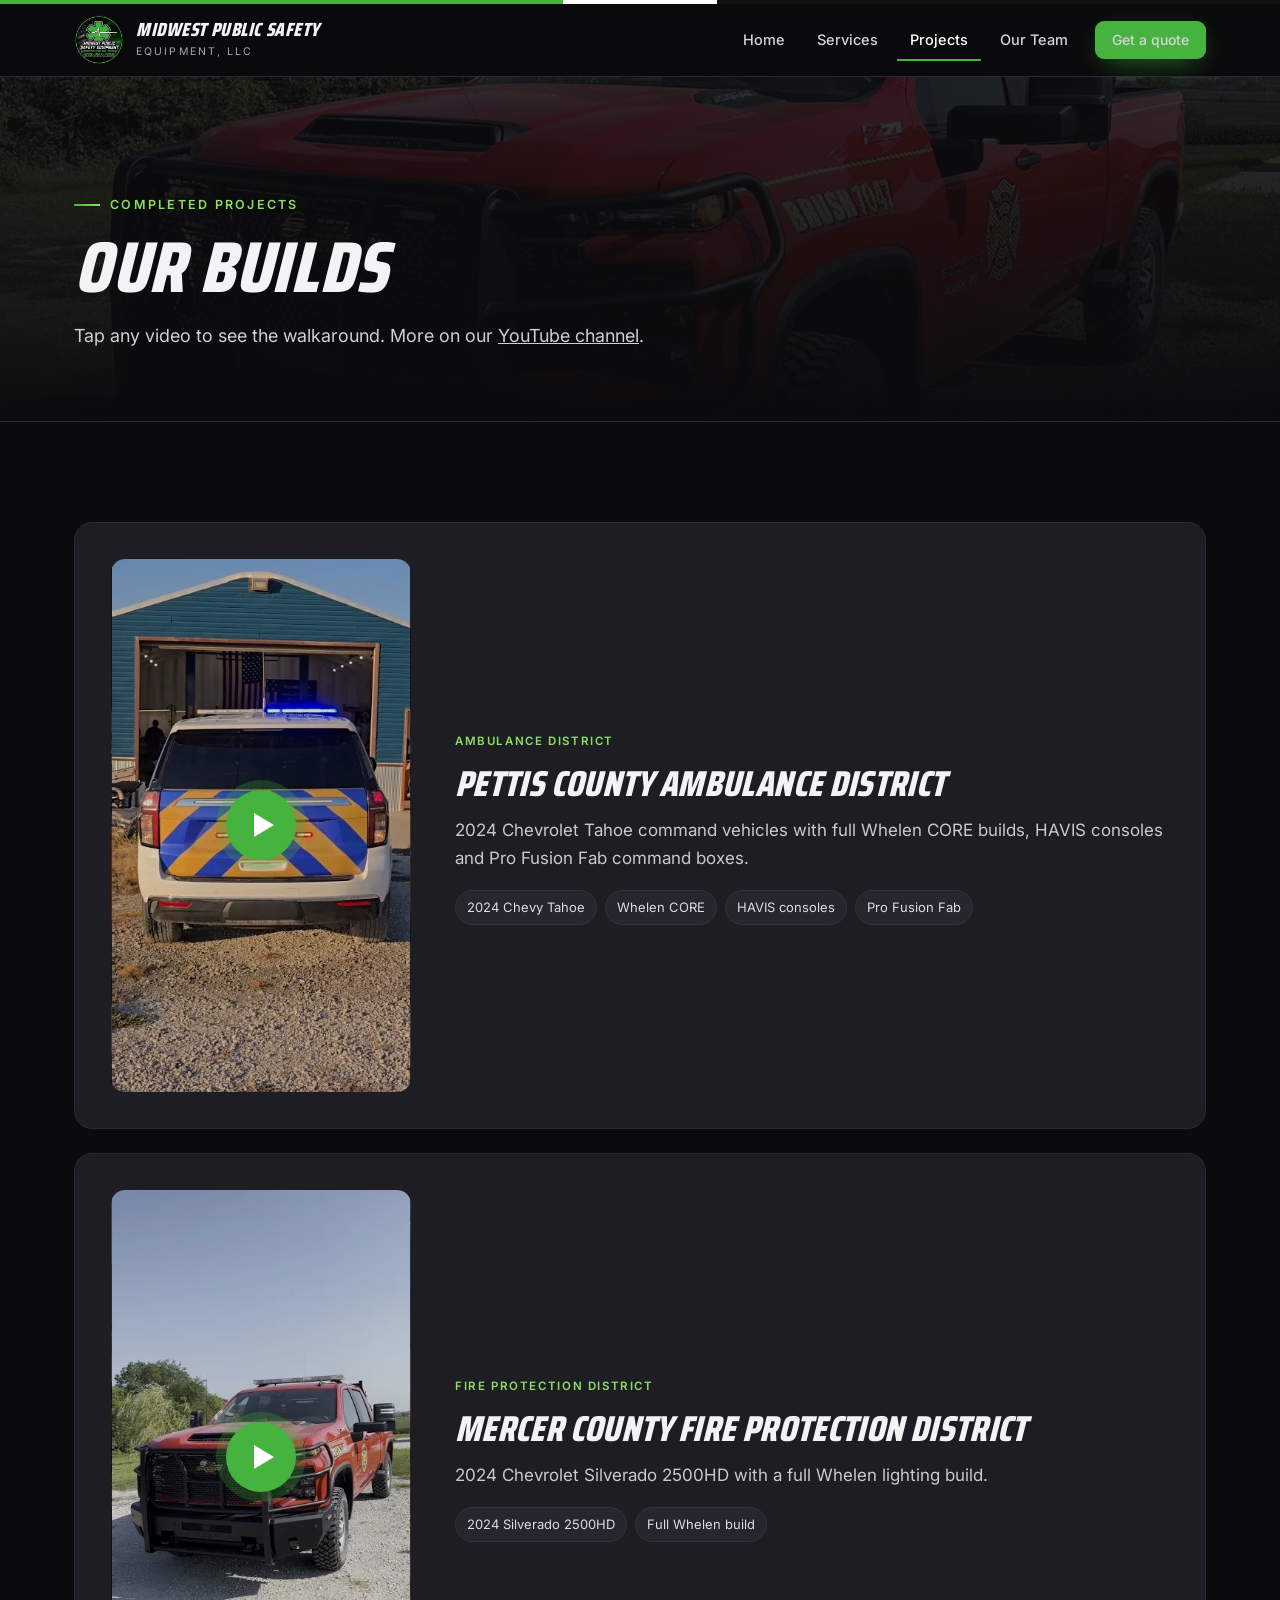
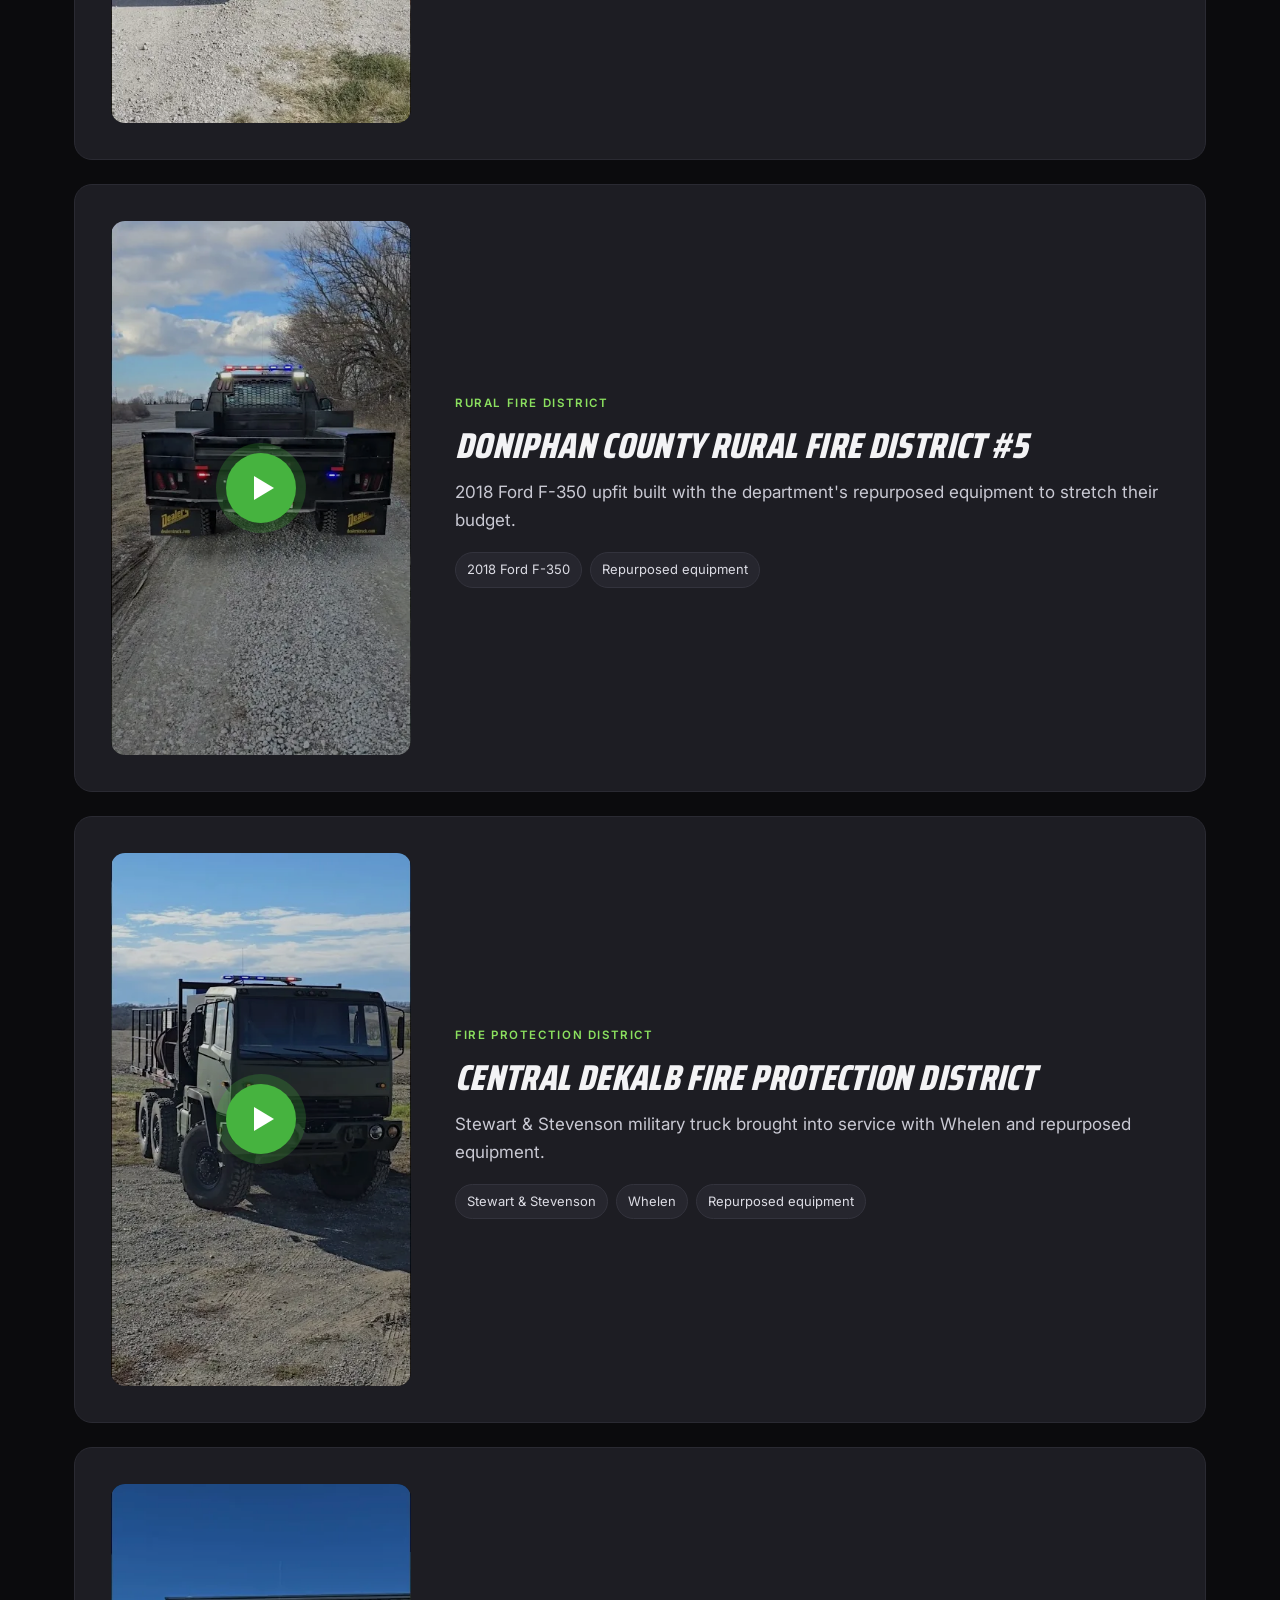
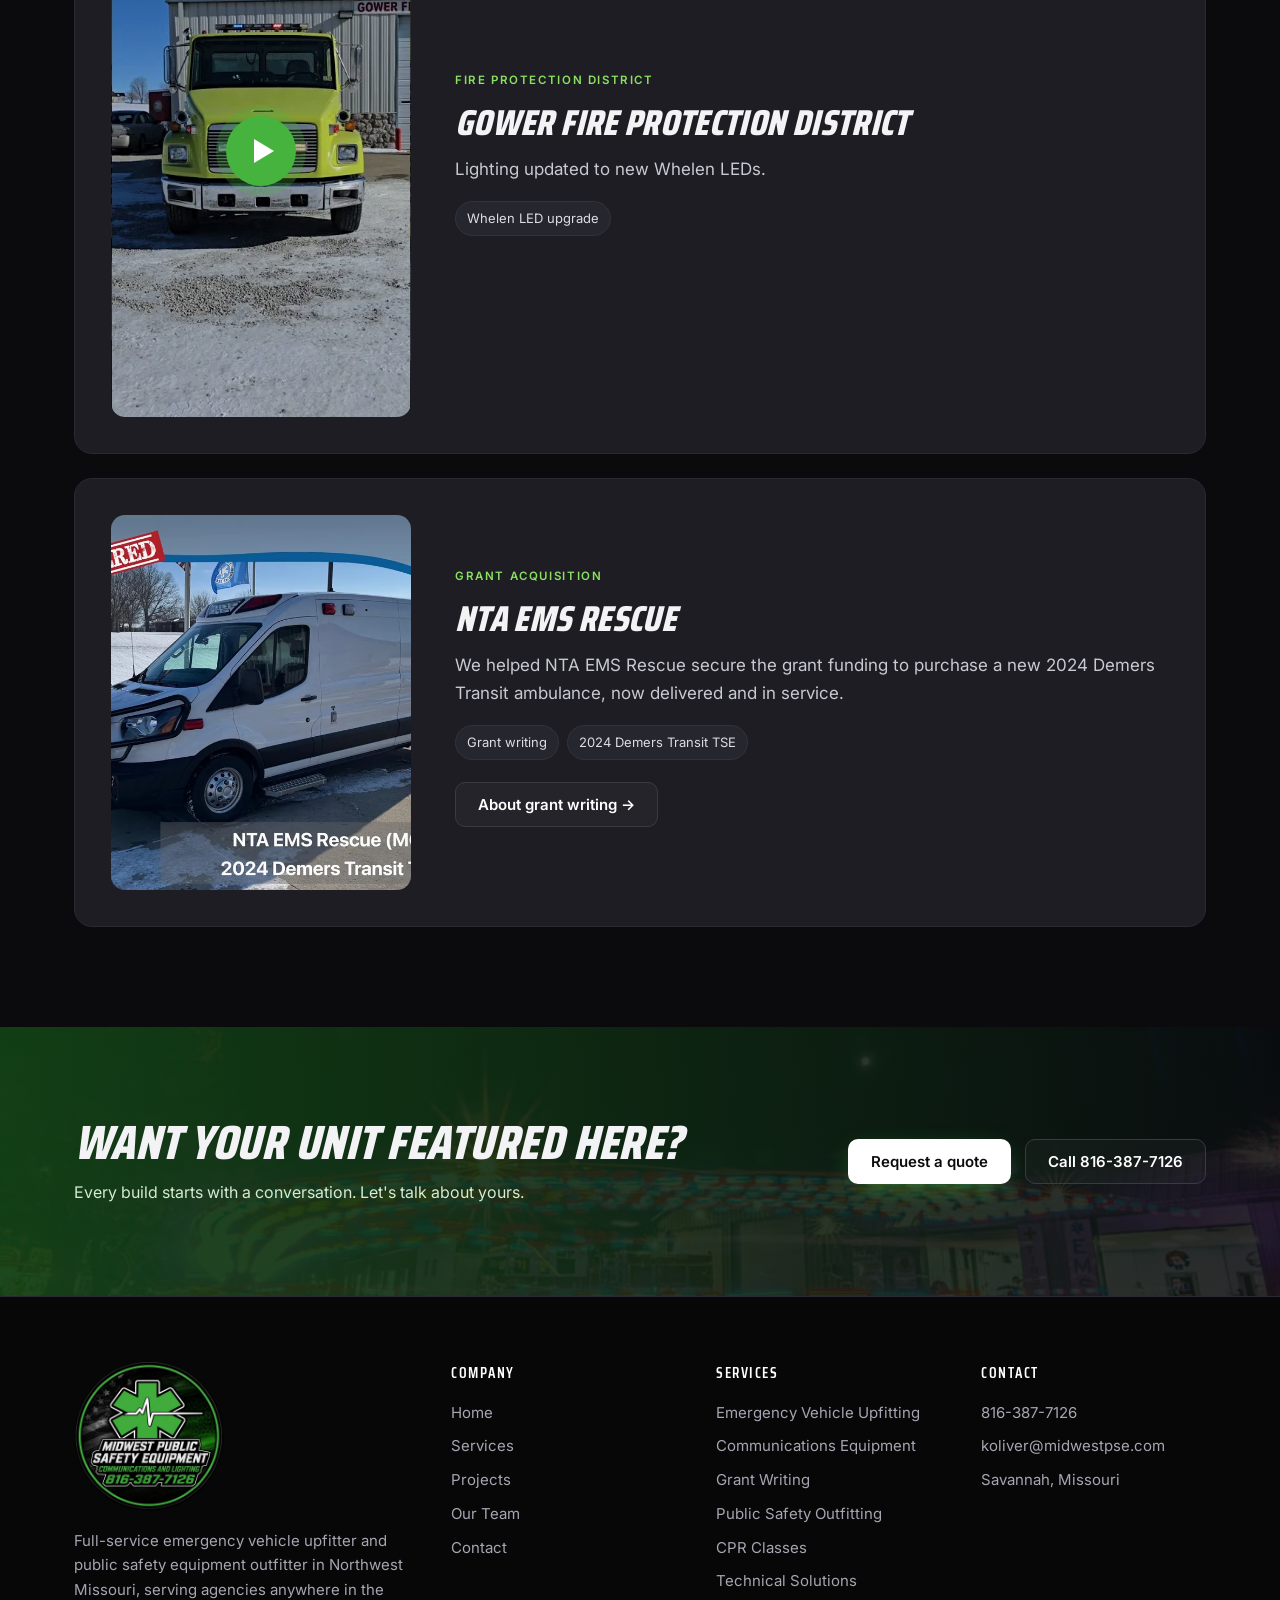
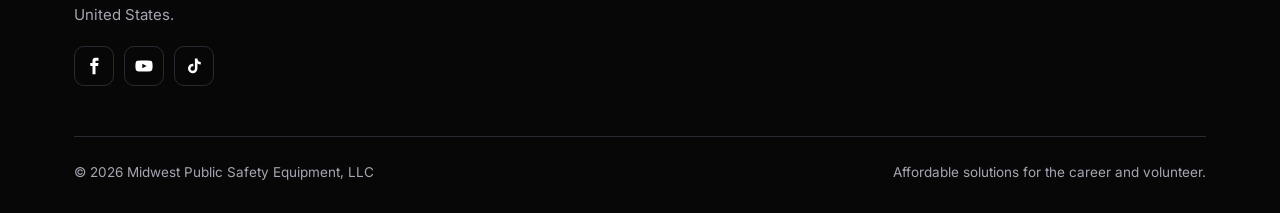
==== completed-projects/index.html @ f29bc2ca "New Midwest PSE website built around the Facebook logo Co-Authored-By: Devin AI <158243242+devin-ai-" ====
<!doctype html>
<html lang="en"><head><meta charset="utf-8"><meta name="viewport" content="width=device-width,initial-scale=1">
<title>Completed Projects | Midwest Public Safety Equipment</title><meta name="description" content="Recent emergency vehicle builds for Pettis County Ambulance District, Mercer County FPD, Doniphan County RFD #5, Central Dekalb FPD and Gower FPD.">
<meta property="og:title" content="Completed Projects | Midwest Public Safety Equipment"><meta property="og:description" content="Recent emergency vehicle builds for Pettis County Ambulance District, Mercer County FPD, Doniphan County RFD #5, Central Dekalb FPD and Gower FPD."><meta property="og:image" content="https://www.midwestpse.com/assets/logo.png">
<meta name="theme-color" content="#0b0b0d"><link rel="icon" href="/assets/favicon.png" type="image/png"><link rel="apple-touch-icon" href="/assets/apple-touch-icon.png">
<link rel="preconnect" href="https://fonts.googleapis.com"><link rel="preconnect" href="https://fonts.gstatic.com" crossorigin>
<link href="https://fonts.googleapis.com/css2?family=Inter:wght@400;500;600&family=Saira+Condensed:ital,wght@0,600;0,800;1,700;1,800&display=swap" rel="stylesheet">
<link rel="stylesheet" href="/assets/site.css">
<script type="application/ld+json">{"@context":"https://schema.org","@type":"LocalBusiness","name":"Midwest Public Safety Equipment, LLC","url":"https://www.midwestpse.com","telephone":"+1-816-387-7126","email":"koliver@midwestpse.com","foundingDate":"2020","address":{"@type":"PostalAddress","addressLocality":"Savannah","addressRegion":"MO","addressCountry":"US"},"sameAs":["https://facebook.com/midwestpse","https://www.youtube.com/@MidwestPSE","https://www.tiktok.com/@heavyrescue20"]}</script>
</head><body>
<div class="lightbar"></div>
<header class="hdr"><div class="wrap">
<a class="brand" href="/" aria-label="Midwest Public Safety Equipment home"><img src="/assets/img/logo-sm.webp" alt="" width="50" height="50"><span><b>Midwest Public Safety</b><small>Equipment, LLC</small></span></a>
<button class="menu-btn" aria-label="Menu" aria-expanded="false"><svg width="22" height="22" viewBox="0 0 24 24" fill="currentColor"><path d="M3 6h18v2H3zm0 5h18v2H3zm0 5h18v2H3z"/></svg></button>
<nav class="nav"><a href="/">Home</a><a href="/services/">Services</a><a href="/completed-projects/" aria-current="page">Projects</a><a href="/our-team/">Our Team</a><a class="btn btn-red" href="/contact/">Get a quote</a></nav>
</div></header>
<main>
<section class="page-hero"><img src="/assets/img/build-mercer.webp" alt=""><div class="wrap"><span class="eyebrow">Completed projects</span><h1>Our builds</h1>
<p>Tap any video to see the walkaround. More on our <a href="https://www.youtube.com/@MidwestPSE" target="_blank" rel="noopener">YouTube channel</a>.</p></div></section>
<section class="s"><div class="wrap">
<article class="proj reveal"><button class="vid" data-id="STIO7wITv6A" aria-label="Play video: Pettis County Ambulance District"><img src="/assets/img/video-pettis.webp" alt="Pettis County Ambulance District build" loading="lazy"><span class="play"><i></i></span></button>
<div><span class="tag">Ambulance District</span><h2>Pettis County Ambulance District</h2><p>2024 Chevrolet Tahoe command vehicles with full Whelen CORE builds, HAVIS consoles and Pro Fusion Fab command boxes.</p><div class="spec"><span>2024 Chevy Tahoe</span><span>Whelen CORE</span><span>HAVIS consoles</span><span>Pro Fusion Fab</span></div></div></article><article class="proj reveal"><button class="vid" data-id="5Bd8f-iaYnI" aria-label="Play video: Mercer County Fire Protection District"><img src="/assets/img/video-mercer.webp" alt="Mercer County Fire Protection District build" loading="lazy"><span class="play"><i></i></span></button>
<div><span class="tag">Fire Protection District</span><h2>Mercer County Fire Protection District</h2><p>2024 Chevrolet Silverado 2500HD with a full Whelen lighting build.</p><div class="spec"><span>2024 Silverado 2500HD</span><span>Full Whelen build</span></div></div></article><article class="proj reveal"><button class="vid" data-id="PxshODwFmVo" aria-label="Play video: Doniphan County Rural Fire District #5"><img src="/assets/img/video-doniphan.webp" alt="Doniphan County Rural Fire District #5 build" loading="lazy"><span class="play"><i></i></span></button>
<div><span class="tag">Rural Fire District</span><h2>Doniphan County Rural Fire District #5</h2><p>2018 Ford F-350 upfit built with the department's repurposed equipment to stretch their budget.</p><div class="spec"><span>2018 Ford F-350</span><span>Repurposed equipment</span></div></div></article><article class="proj reveal"><button class="vid" data-id="OanifwWUaTk" aria-label="Play video: Central Dekalb Fire Protection District"><img src="/assets/img/video-dekalb.webp" alt="Central Dekalb Fire Protection District build" loading="lazy"><span class="play"><i></i></span></button>
<div><span class="tag">Fire Protection District</span><h2>Central Dekalb Fire Protection District</h2><p>Stewart & Stevenson military truck brought into service with Whelen and repurposed equipment.</p><div class="spec"><span>Stewart & Stevenson</span><span>Whelen</span><span>Repurposed equipment</span></div></div></article><article class="proj reveal"><button class="vid" data-id="CnW66F1nj0g" aria-label="Play video: Gower Fire Protection District"><img src="/assets/img/video-gower.webp" alt="Gower Fire Protection District build" loading="lazy"><span class="play"><i></i></span></button>
<div><span class="tag">Fire Protection District</span><h2>Gower Fire Protection District</h2><p>Lighting updated to new Whelen LEDs.</p><div class="spec"><span>Whelen LED upgrade</span></div></div></article>
<article class="proj reveal"><div class="still"><img src="/assets/img/grant-nta-ems.webp" alt="NTA EMS Rescue 2024 Demers Transit ambulance delivered" loading="lazy"></div>
<div><span class="tag">Grant acquisition</span><h2>NTA EMS Rescue</h2><p>We helped NTA EMS Rescue secure the grant funding to purchase a new 2024 Demers Transit ambulance, now delivered and in service.</p><div class="spec"><span>Grant writing</span><span>2024 Demers Transit TSE</span></div>
<p style="margin-top:22px"><a class="btn btn-ghost" href="/services/#grants">About grant writing &rarr;</a></p></div></article>
</div></section>
<section class="band"><img src="/assets/img/shop-night.webp" alt="" loading="lazy"><div class="wrap reveal">
<div><h2>Want your unit featured here?</h2><p>Every build starts with a conversation. Let's talk about yours.</p></div><div class="cta-row"><a class="btn btn-red" href="/contact/">Request a quote</a><a class="btn btn-ghost" href="tel:+18163877126">Call 816-387-7126</a></div></div></section>
</main>
<footer><div class="wrap"><div class="f-grid">
<div><img class="f-logo" src="/assets/img/logo.webp" alt="Midwest Public Safety Equipment – Communications and Lighting" loading="lazy"><p>Full-service emergency vehicle upfitter and public safety equipment outfitter in Northwest Missouri, serving agencies anywhere in the United States.</p>
<div class="socials"><a href="https://facebook.com/midwestpse" aria-label="Facebook" rel="noopener" target="_blank"><svg width="18" height="18" viewBox="0 0 24 24" fill="currentColor"><path d="M14 8V6c0-.9.6-1 1-1h3V1h-4c-3.3 0-4 2.4-4 4v3H7v4h3v11h4V12h3.4l.6-4z"/></svg></a><a href="https://www.youtube.com/@MidwestPSE" aria-label="YouTube" rel="noopener" target="_blank"><svg width="18" height="18" viewBox="0 0 24 24" fill="currentColor"><path d="M23 7.2a3 3 0 0 0-2.1-2.1C19 4.6 12 4.6 12 4.6s-7 0-8.9.5A3 3 0 0 0 1 7.2 31 31 0 0 0 .5 12a31 31 0 0 0 .5 4.8 3 3 0 0 0 2.1 2.1c1.9.5 8.9.5 8.9.5s7 0 8.9-.5a3 3 0 0 0 2.1-2.1 31 31 0 0 0 .5-4.8 31 31 0 0 0-.5-4.8zM9.75 15.02V8.98L15.5 12z"/></svg></a><a href="https://www.tiktok.com/@heavyrescue20" aria-label="TikTok" rel="noopener" target="_blank"><svg width="18" height="18" viewBox="0 0 24 24" fill="currentColor"><path d="M16.6 2h-3.4v13.4a2.9 2.9 0 1 1-2.1-2.8V9.1a6.3 6.3 0 1 0 5.5 6.3V8.6a8 8 0 0 0 4.4 1.4V6.6A4.6 4.6 0 0 1 16.6 2z"/></svg></a></div></div>
<div><h4>Company</h4><ul><li><a href="/">Home</a></li><li><a href="/services/">Services</a></li><li><a href="/completed-projects/">Projects</a></li><li><a href="/our-team/">Our Team</a></li><li><a href="/contact/">Contact</a></li></ul></div>
<div><h4>Services</h4><ul><li><a href="/services/#upfitting">Emergency Vehicle Upfitting</a></li><li><a href="/services/#comms">Communications Equipment</a></li><li><a href="/services/#grants">Grant Writing</a></li><li><a href="/services/#outfitting">Public Safety Outfitting</a></li><li><a href="/services/#cpr">CPR Classes</a></li><li><a href="/services/#tech">Technical Solutions</a></li></ul></div>
<div><h4>Contact</h4><ul><li><a href="tel:+18163877126">816-387-7126</a></li><li><a href="mailto:koliver@midwestpse.com">koliver@midwestpse.com</a></li><li>Savannah, Missouri</li></ul></div>
</div><div class="f-bot"><span>&copy; <span data-year>2025</span> Midwest Public Safety Equipment, LLC</span><span>Affordable solutions for the career and volunteer.</span></div></div></footer>
<script src="/assets/site.js" defer></script>
</body></html>
---- assets/site.css ----
:root{--acc:#46b33f;--acc-d:#3a9a34;--acc2:#8be05f;--blue:#2f6bff;--ink:#0b0b0d;--ink2:#141418;--ink3:#1d1d23;--line:#2a2a32;--txt:#f3f3f5;--mut:#a6a6b2;--r:14px;--max:1180px}
*{box-sizing:border-box}html{scroll-behavior:smooth}
body{margin:0;background:var(--ink);color:var(--txt);font:16px/1.65 "Inter",system-ui,-apple-system,Segoe UI,Roboto,sans-serif;-webkit-font-smoothing:antialiased}
img{max-width:100%;display:block}a{color:inherit}
h1,h2,h3,.disp{font-family:"Saira Condensed","Inter",sans-serif;font-weight:800;font-style:italic;letter-spacing:.01em;line-height:1.08;margin:0;text-transform:uppercase}
.wrap{max-width:var(--max);margin:0 auto;padding:0 24px}
.eyebrow{display:inline-flex;align-items:center;gap:10px;font:600 12.5px/1 "Inter",sans-serif;letter-spacing:.18em;text-transform:uppercase;color:var(--acc2)}
.eyebrow:before{content:"";width:26px;height:2px;background:linear-gradient(90deg,var(--acc),var(--acc2))}
.lightbar{height:4px;background:linear-gradient(90deg,var(--acc) 0 22%,#fff 22% 28%,#111 28% 50%,var(--acc) 50% 72%,#fff 72% 78%,#111 78%);background-size:200% 100%;animation:flash 3s linear infinite}
@keyframes flash{to{background-position:-200% 0}}
@media (prefers-reduced-motion:reduce){.lightbar{animation:none}*{scroll-behavior:auto!important}}
/* header */
.hdr{position:sticky;top:0;z-index:50;background:rgba(11,11,13,.86);backdrop-filter:blur(12px);border-bottom:1px solid var(--line)}
.hdr .wrap{display:flex;align-items:center;justify-content:space-between;height:72px;gap:20px}
.brand{display:flex;align-items:center;gap:12px;text-decoration:none}
.brand img{width:50px;height:50px;flex:none}
.brand b{display:block;font:italic 800 19px/1.05 "Saira Condensed",sans-serif;text-transform:uppercase;letter-spacing:.03em}
.brand small{display:block;font-size:10.5px;letter-spacing:.2em;text-transform:uppercase;color:var(--mut);margin-top:3px}
.nav{display:flex;align-items:center;gap:6px}
.nav a{text-decoration:none;font-size:14.5px;font-weight:500;color:#d4d4dc;padding:9px 13px;border-radius:9px;transition:.15s}
.nav a:hover{color:#fff;background:var(--ink3)}
.nav a[aria-current]{color:#fff;box-shadow:inset 0 -2px 0 var(--acc);border-radius:0}
.btn{display:inline-flex;align-items:center;justify-content:center;gap:9px;font:600 15px/1 "Inter",sans-serif;text-decoration:none;padding:14px 22px;border-radius:10px;border:1px solid transparent;cursor:pointer;transition:.15s;white-space:nowrap}
.btn-red{background:var(--acc);color:#06140a;box-shadow:0 8px 28px -10px rgba(70,179,63,.8)}
.btn-red:hover{background:var(--acc2);transform:translateY(-1px)}
.btn-ghost{border-color:#3a3a44;color:#fff;background:rgba(255,255,255,.03)}
.btn-ghost:hover{border-color:#fff}
.nav .btn{padding:11px 16px;margin-left:8px;font-size:14px}
.menu-btn{display:none;background:none;border:1px solid var(--line);color:#fff;border-radius:9px;width:44px;height:44px;cursor:pointer}
@media (max-width:900px){
 .menu-btn{display:grid;place-items:center}
 .nav{position:fixed;inset:72px 0 auto 0;flex-direction:column;align-items:stretch;background:var(--ink2);border-bottom:1px solid var(--line);padding:12px 20px 20px;display:none}
 .nav.open{display:flex}.nav a{padding:14px 10px;font-size:16px}.nav a[aria-current]{box-shadow:inset 3px 0 0 var(--acc)}
 .nav .btn{margin:10px 0 0}
}
/* hero */
.hero{position:relative;min-height:min(88vh,820px);display:flex;align-items:center;overflow:hidden;isolation:isolate}
.hero>img{position:absolute;inset:0;width:100%;height:100%;object-fit:cover;z-index:-2}
.hero:after{content:"";position:absolute;inset:0;z-index:-1;background:linear-gradient(90deg,rgba(11,11,13,.96) 0%,rgba(11,11,13,.82) 38%,rgba(11,11,13,.25) 75%),linear-gradient(0deg,var(--ink) 0%,transparent 30%)}
.hero .wrap{width:100%;padding-top:60px;padding-bottom:90px}
.hero h1{font-size:clamp(42px,6.4vw,84px);max-width:780px;margin:20px 0 22px}
.hero h1 em{font-style:normal;color:transparent;background:linear-gradient(90deg,var(--acc),var(--acc2));-webkit-background-clip:text;background-clip:text}
.hero p.lead{font-size:clamp(17px,1.6vw,20px);color:#cfcfd8;max-width:560px;margin:0 0 34px}
.cta-row{display:flex;flex-wrap:wrap;gap:14px}
.hero-meta{display:flex;flex-wrap:wrap;gap:34px;margin-top:56px;padding-top:28px;border-top:1px solid rgba(255,255,255,.12);max-width:640px}
.hero-meta div{font-size:13px;color:var(--mut);text-transform:uppercase;letter-spacing:.12em}
.hero-meta b{display:block;font:600 28px/1.1 "Saira Condensed",sans-serif;color:#fff;letter-spacing:0;margin-bottom:4px}
.page-hero{position:relative;padding:110px 0 70px;overflow:hidden;isolation:isolate;border-bottom:1px solid var(--line)}
.page-hero>img{position:absolute;inset:0;width:100%;height:100%;object-fit:cover;z-index:-2;opacity:.42}
.page-hero:after{content:"";position:absolute;inset:0;z-index:-1;background:linear-gradient(0deg,var(--ink),rgba(11,11,13,.55))}
.page-hero h1{font-size:clamp(40px,6vw,72px);margin:16px 0 14px}
.page-hero p{color:#cfcfd8;max-width:620px;font-size:18px;margin:0}
/* sections */
section.s{padding:100px 0}.s-alt{background:var(--ink2);border-top:1px solid var(--line);border-bottom:1px solid var(--line)}
.s-head{display:flex;justify-content:space-between;align-items:end;gap:30px;margin-bottom:48px;flex-wrap:wrap}
.s-head h2{font-size:clamp(32px,4vw,50px);margin-top:14px}
.s-head p{color:var(--mut);max-width:460px;margin:0}
.split{display:grid;grid-template-columns:1.05fr 1fr;gap:70px;align-items:center}
.split p{color:#c9c9d3;font-size:17px}
.photo-stack{position:relative;aspect-ratio:1/1}
.photo-stack img{position:absolute;border-radius:var(--r);object-fit:cover;box-shadow:0 30px 60px -20px #000;border:1px solid var(--line)}
.photo-stack img:nth-child(1){inset:0 22% 22% 0;width:78%;height:78%}
.photo-stack img:nth-child(2){right:0;bottom:0;width:52%;height:52%;border:4px solid var(--ink2)}
.badge-float{position:absolute;left:-18px;bottom:8%;background:var(--acc);color:#06140a;padding:16px 20px;border-radius:12px;font:600 15px/1.2 "Saira Condensed",sans-serif;text-transform:uppercase;box-shadow:0 20px 40px -12px rgba(70,179,63,.6)}
.badge-float b{display:block;font-size:34px}
.checks{list-style:none;padding:0;margin:26px 0 34px;display:grid;grid-template-columns:1fr 1fr;gap:12px 20px}
.checks li{display:flex;gap:10px;align-items:flex-start;font-weight:500}
.checks li:before{content:"";flex:none;width:18px;height:18px;margin-top:4px;border-radius:50%;background:var(--acc) url("data:image/svg+xml,%3Csvg xmlns='http://www.w3.org/2000/svg' viewBox='0 0 20 20' fill='white'%3E%3Cpath d='M8 13.6 4.4 10l-1.4 1.4L8 16.4l9-9-1.4-1.4z'/%3E%3C/svg%3E") center/12px no-repeat}
/* cards */
.grid{display:grid;gap:22px}.g4{grid-template-columns:repeat(4,1fr)}.g3{grid-template-columns:repeat(3,1fr)}.g2{grid-template-columns:repeat(2,1fr)}
.card{background:var(--ink3);border:1px solid var(--line);border-radius:var(--r);overflow:hidden;transition:.2s;text-decoration:none;display:flex;flex-direction:column}
.card:hover{border-color:#43434e;transform:translateY(-3px)}
.card .ph{aspect-ratio:4/3;overflow:hidden;background:#000}.card .ph img{width:100%;height:100%;object-fit:cover;transition:.5s}
.card:hover .ph img{transform:scale(1.04)}
.card .bd{padding:20px 22px 24px}
.card h3{font-size:21px;margin-bottom:6px}
.card p{margin:0;color:var(--mut);font-size:15px}
.tag{display:inline-block;font-size:11.5px;letter-spacing:.14em;text-transform:uppercase;color:var(--acc2);font-weight:600;margin-bottom:8px}
.svc .ph{aspect-ratio:16/10}
.svc .num{font:600 13px "Saira Condensed",sans-serif;color:var(--acc);letter-spacing:.1em}
/* brands */
.brands{display:grid;grid-template-columns:repeat(auto-fill,minmax(150px,1fr));gap:14px}
.brands div{background:#fff;border-radius:12px;aspect-ratio:3/2;display:grid;place-items:center;padding:16px}
.brands img{max-height:100%;max-width:100%;object-fit:contain}
/* band */
.band{position:relative;overflow:hidden;isolation:isolate;padding:90px 0}
.band>img{position:absolute;inset:0;width:100%;height:100%;object-fit:cover;z-index:-2}
.band:after{content:"";position:absolute;inset:0;z-index:-1;background:linear-gradient(90deg,rgba(18,64,20,.95),rgba(11,11,13,.85))}
.band .wrap{display:flex;justify-content:space-between;align-items:center;gap:30px;flex-wrap:wrap}
.band h2{font-size:clamp(30px,4vw,48px);max-width:640px}.band p{margin:10px 0 0;color:#d4ecd2;max-width:560px}
.band .btn-red{background:#fff;color:#0b0b0d}
/* projects */
.proj{display:grid;grid-template-columns:300px 1fr;gap:44px;align-items:center;padding:36px;background:var(--ink3);border:1px solid var(--line);border-radius:18px}
.proj+.proj{margin-top:24px}
.proj h2{font-size:clamp(26px,3vw,36px);margin:6px 0 12px}
.proj p{color:#c9c9d3;font-size:17px;margin:0 0 18px}
.spec{display:flex;flex-wrap:wrap;gap:8px}.spec span{font-size:13px;padding:6px 11px;border-radius:99px;background:#26262e;border:1px solid #33333d;color:#dcdce4}
.vid{position:relative;aspect-ratio:9/16;border-radius:14px;overflow:hidden;background:#000;cursor:pointer;border:0;padding:0;width:100%;display:block}
.vid img{width:100%;height:100%;object-fit:cover;opacity:.85;transition:.3s}.vid:hover img{opacity:1;transform:scale(1.03)}
.vid .play{position:absolute;inset:0;display:grid;place-items:center}
.vid .play i{width:70px;height:70px;border-radius:50%;background:var(--acc);display:grid;place-items:center;box-shadow:0 0 0 10px rgba(70,179,63,.25)}
.vid .play i:after{content:"";border-left:20px solid #fff;border-top:12px solid transparent;border-bottom:12px solid transparent;margin-left:5px}
.vid iframe{position:absolute;inset:0;width:100%;height:100%;border:0}
.proj .still{aspect-ratio:4/5;border-radius:14px;overflow:hidden}.proj .still img{width:100%;height:100%;object-fit:cover}
/* team */
.member{display:grid;grid-template-columns:400px 1fr;gap:56px;align-items:center}
.member+.member{margin-top:80px}.member.rev{grid-template-columns:1fr 400px}.member.rev .m-ph{order:2}
.m-ph{aspect-ratio:4/5;border-radius:18px;overflow:hidden;border:1px solid var(--line);position:relative}
.m-ph img{width:100%;height:100%;object-fit:cover}
.m-ph:after{content:"";position:absolute;left:0;right:0;bottom:0;height:5px;background:linear-gradient(90deg,var(--acc),var(--acc2))}
.member h2{font-size:clamp(32px,4vw,46px);margin:10px 0 6px}
.member .role{color:var(--acc2);font-weight:600;letter-spacing:.06em;text-transform:uppercase;font-size:14px;margin-bottom:20px}
.member p{color:#c9c9d3;font-size:17px}
/* contact */
.contact-grid{display:grid;grid-template-columns:1fr 1.2fr;gap:40px}
.c-item{display:flex;gap:16px;align-items:center;padding:20px;border:1px solid var(--line);border-radius:var(--r);background:var(--ink3);text-decoration:none;transition:.15s}
.c-item:hover{border-color:var(--acc)}.c-item+.c-item{margin-top:14px}
.c-item .ic{width:48px;height:48px;border-radius:12px;background:rgba(70,179,63,.14);color:var(--acc);display:grid;place-items:center;flex:none}
.c-item small{display:block;color:var(--mut);font-size:12.5px;text-transform:uppercase;letter-spacing:.12em}.c-item b{font-size:17px}
form.quote{background:var(--ink3);border:1px solid var(--line);border-radius:18px;padding:32px}
form.quote h3{font-size:26px;margin-bottom:6px}form.quote>p{color:var(--mut);margin:0 0 22px}
.fr{display:grid;grid-template-columns:1fr 1fr;gap:14px}
label{display:block;font-size:13px;font-weight:600;color:#cfcfd8;margin-bottom:14px}
input,select,textarea{display:block;width:100%;margin-top:6px;background:var(--ink);border:1px solid #34343e;border-radius:10px;color:#fff;font:15px "Inter",sans-serif;padding:13px 14px}
input:focus,select:focus,textarea:focus{outline:2px solid var(--acc);border-color:transparent}
textarea{min-height:120px;resize:vertical}
/* footer */
footer{background:#070708;border-top:1px solid var(--line);padding:64px 0 30px;color:var(--mut);font-size:15px}
.f-grid{display:grid;grid-template-columns:1.5fr 1fr 1fr 1fr;gap:40px}
footer h4{color:#fff;font:600 15px "Saira Condensed",sans-serif;text-transform:uppercase;letter-spacing:.1em;margin:0 0 16px}
footer ul{list-style:none;padding:0;margin:0}footer li{margin-bottom:9px}footer a{text-decoration:none}footer a:hover{color:#fff}
.f-logo{width:150px;margin-bottom:18px}
.socials{display:flex;gap:10px;margin-top:18px}.socials a{width:40px;height:40px;border-radius:10px;border:1px solid var(--line);display:grid;place-items:center;color:#fff}.socials a:hover{border-color:var(--acc);background:var(--acc)}
.f-bot{margin-top:50px;padding-top:24px;border-top:1px solid var(--line);display:flex;justify-content:space-between;flex-wrap:wrap;gap:10px;font-size:13.5px}
.reveal{opacity:0;transform:translateY(18px);transition:opacity .7s,transform .7s}.reveal.in{opacity:1;transform:none}
@media (max-width:1000px){.g4{grid-template-columns:repeat(2,1fr)}.g3{grid-template-columns:repeat(2,1fr)}.split,.contact-grid{grid-template-columns:1fr;gap:50px}.f-grid{grid-template-columns:1fr 1fr}
 .member,.member.rev{grid-template-columns:1fr;gap:30px}.member.rev .m-ph{order:0}.m-ph{max-width:460px}}
@media (max-width:700px){section.s{padding:70px 0}.g4,.g3,.g2,.checks,.fr{grid-template-columns:1fr}.proj{grid-template-columns:1fr;padding:20px;gap:24px}.vid,.proj .still{max-width:340px;margin:0 auto}
 .brands{grid-template-columns:repeat(3,1fr)}.f-grid{grid-template-columns:1fr}.hero-meta{gap:22px}.brand b{font-size:15px}.badge-float{left:10px}
 .hero:after{background:linear-gradient(0deg,rgba(11,11,13,.98) 25%,rgba(11,11,13,.6))}}

.hero .wrap{display:grid;grid-template-columns:1fr 400px;gap:40px;align-items:center}
.hero-logo{position:relative;justify-self:end;width:400px;aspect-ratio:1}
.hero-logo:before{content:"";position:absolute;inset:-12%;border-radius:50%;background:radial-gradient(circle,rgba(70,179,63,.45),transparent 65%);filter:blur(10px);animation:pulse 4s ease-in-out infinite}
.hero-logo img{position:relative;width:100%;height:100%;filter:drop-shadow(0 25px 50px rgba(0,0,0,.8))}
@keyframes pulse{50%{opacity:.55;transform:scale(.94)}}
body{background:var(--ink) radial-gradient(1200px 600px at 85% -10%,rgba(70,179,63,.10),transparent 60%) no-repeat}
@media (max-width:1000px){.hero .wrap{grid-template-columns:1fr}.hero-logo{order:-1;justify-self:start;width:170px}}
@media (max-width:700px){.hero-logo{width:130px}.hero h1{font-size:40px}}
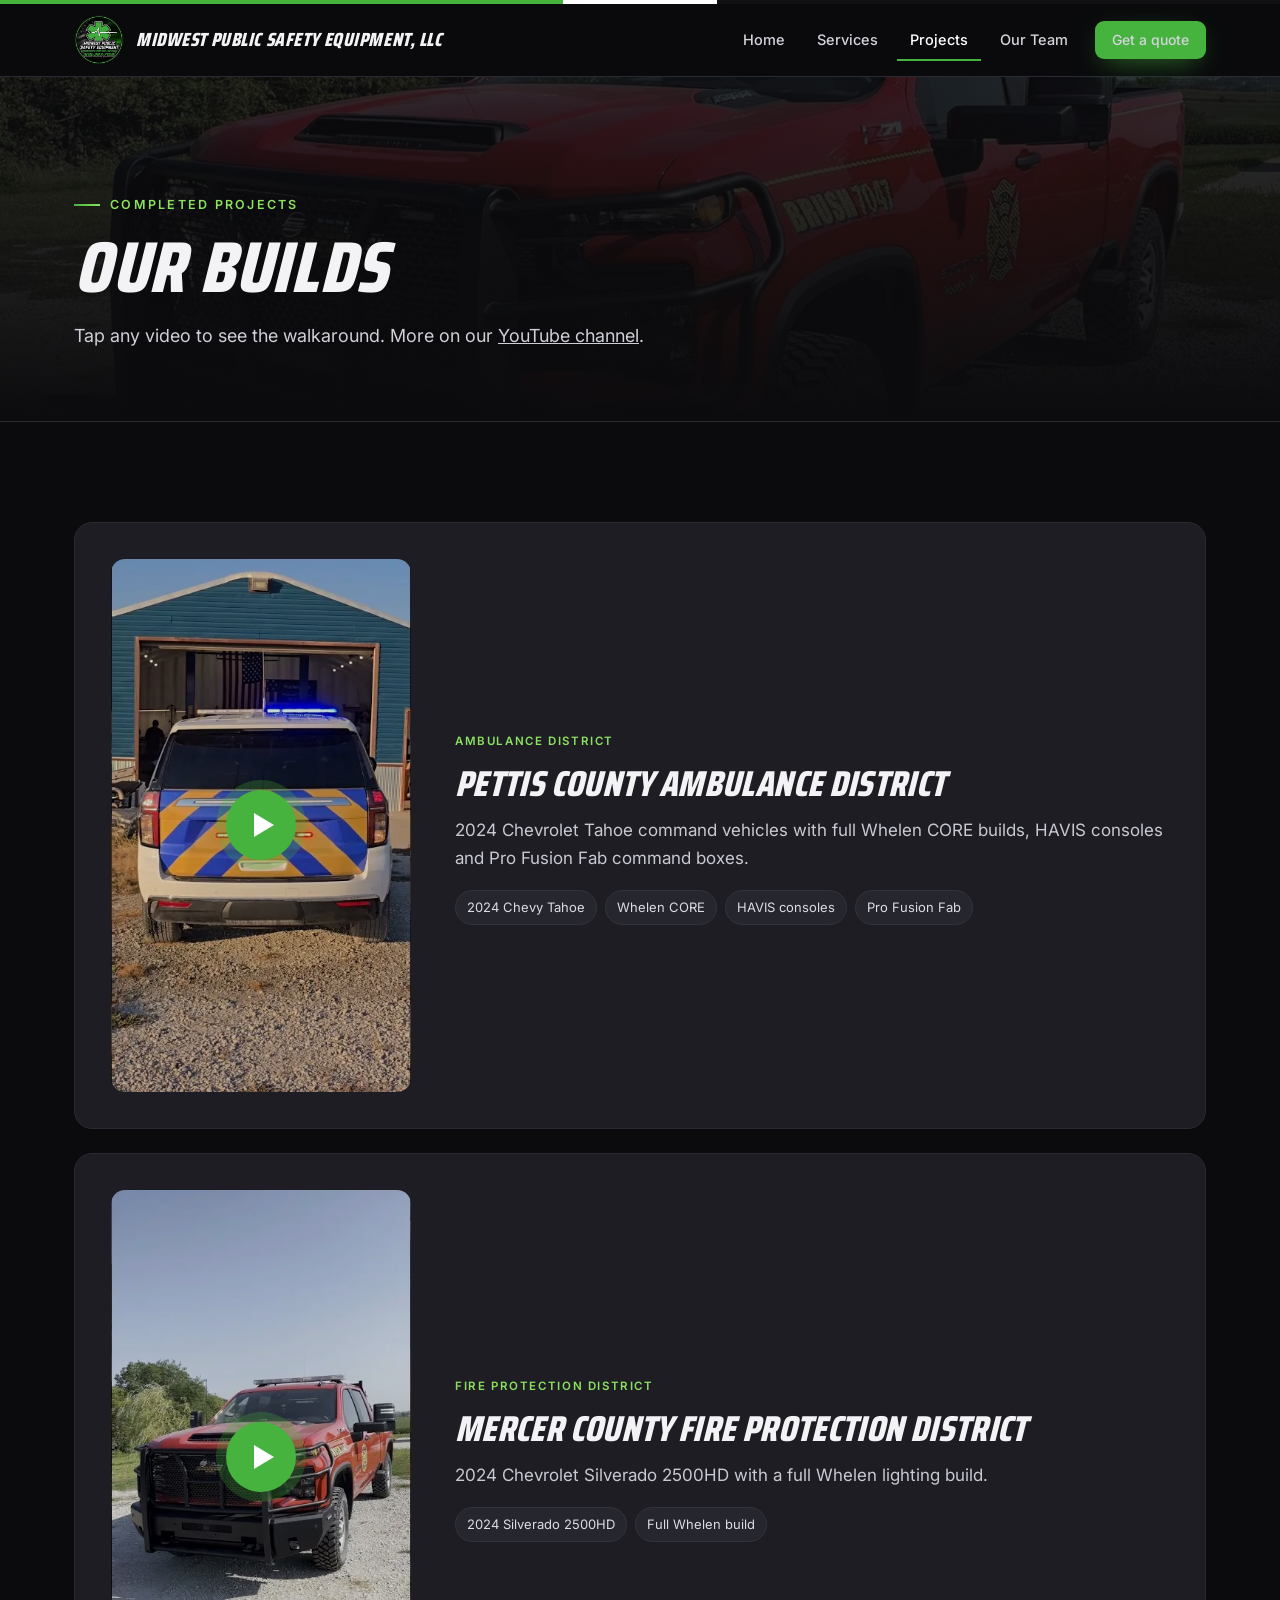
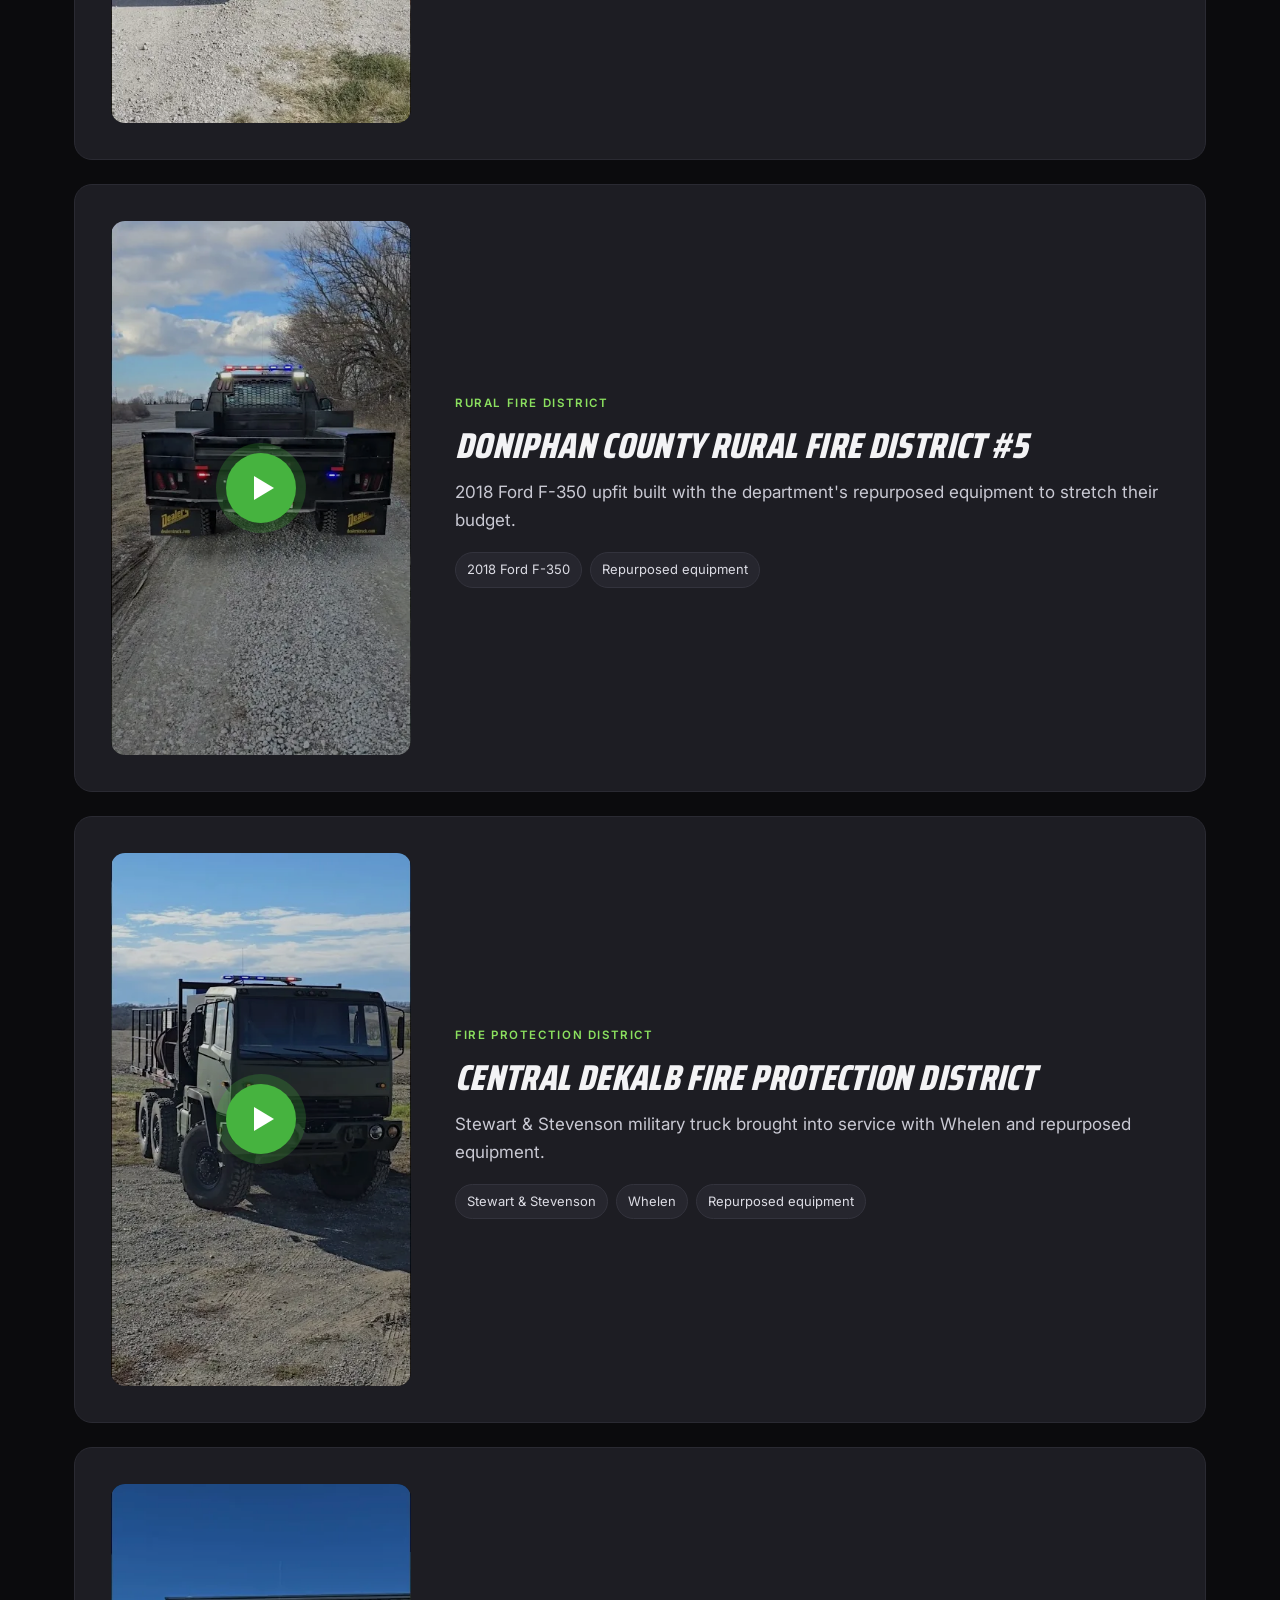
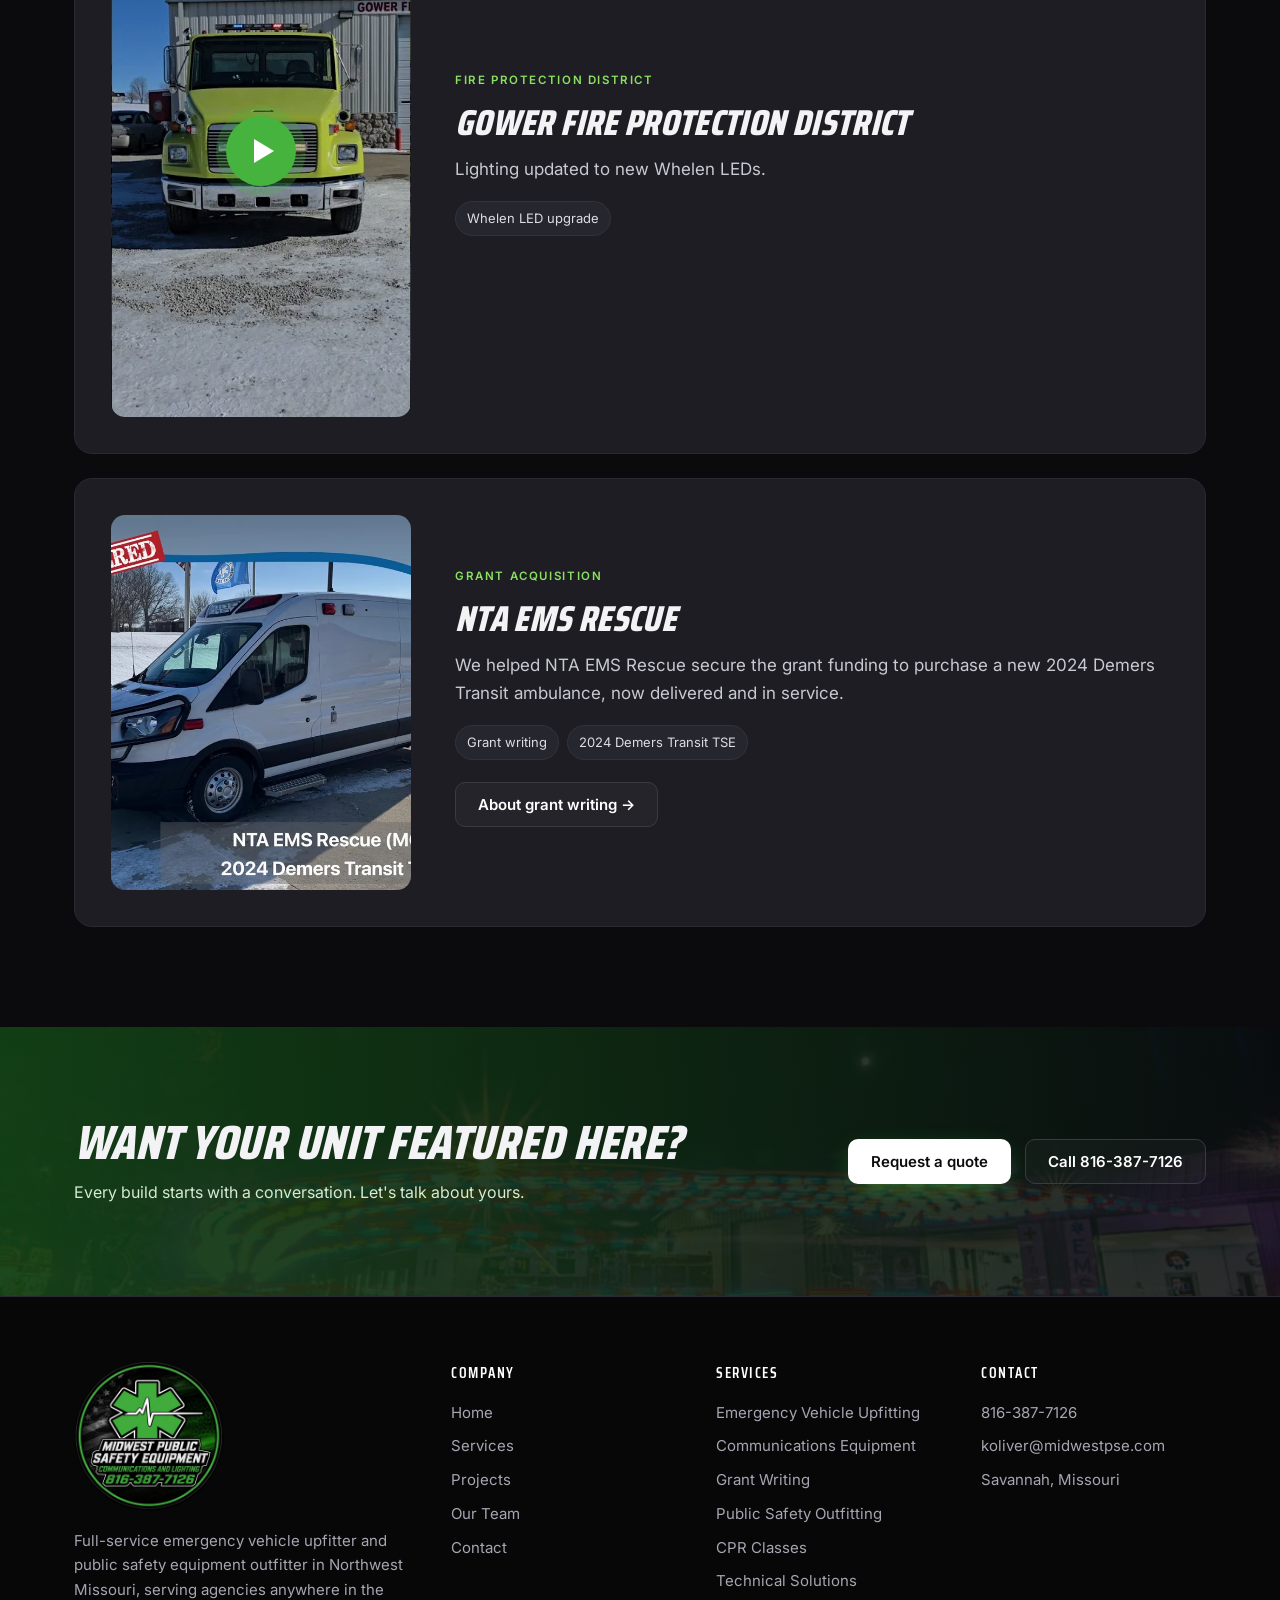
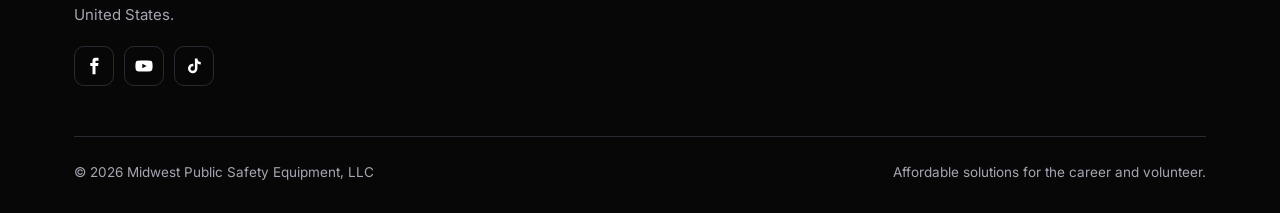
==== commit dc2b8644: "Header: business name on one line in one font Co-Authored-By: Devin AI <158243242+devin-ai-integrati" ====
--- a/completed-projects/index.html
+++ b/completed-projects/index.html
@@ -10,7 +10,7 @@
 </head><body>
 <div class="lightbar"></div>
 <header class="hdr"><div class="wrap">
-<a class="brand" href="/" aria-label="Midwest Public Safety Equipment home"><img src="/assets/img/logo-sm.webp" alt="" width="50" height="50"><span><b>Midwest Public Safety</b><small>Equipment, LLC</small></span></a>
+<a class="brand" href="/" aria-label="Midwest Public Safety Equipment home"><img src="/assets/img/logo-sm.webp" alt="" width="50" height="50"><b>Midwest Public Safety Equipment, LLC</b></a>
 <button class="menu-btn" aria-label="Menu" aria-expanded="false"><svg width="22" height="22" viewBox="0 0 24 24" fill="currentColor"><path d="M3 6h18v2H3zm0 5h18v2H3zm0 5h18v2H3z"/></svg></button>
 <nav class="nav"><a href="/">Home</a><a href="/services/">Services</a><a href="/completed-projects/" aria-current="page">Projects</a><a href="/our-team/">Our Team</a><a class="btn btn-red" href="/contact/">Get a quote</a></nav>
 </div></header>
--- a/assets/site.css
+++ b/assets/site.css
@@ -14,7 +14,10 @@
 .hdr .wrap{display:flex;align-items:center;justify-content:space-between;height:72px;gap:20px}
 .brand{display:flex;align-items:center;gap:12px;text-decoration:none}
 .brand img{width:50px;height:50px;flex:none}
-.brand b{display:block;font:italic 800 19px/1.05 "Saira Condensed",sans-serif;text-transform:uppercase;letter-spacing:.03em}
+.brand b{display:block;font:italic 800 19px/1.05 "Saira Condensed",sans-serif;text-transform:uppercase;letter-spacing:.03em;white-space:nowrap}
+@media (max-width:1100px) and (min-width:901px){.brand b{font-size:16px}}
+@media (max-width:480px){.brand b{font-size:14px}.brand img{width:40px;height:40px}.brand{gap:9px;min-width:0}.menu-btn{flex:none}}
+@media (max-width:380px){.brand b{font-size:12.5px;letter-spacing:0}.hdr .wrap{padding:0 16px}}
 .brand small{display:block;font-size:10.5px;letter-spacing:.2em;text-transform:uppercase;color:var(--mut);margin-top:3px}
 .nav{display:flex;align-items:center;gap:6px}
 .nav a{text-decoration:none;font-size:14.5px;font-weight:500;color:#d4d4dc;padding:9px 13px;border-radius:9px;transition:.15s}
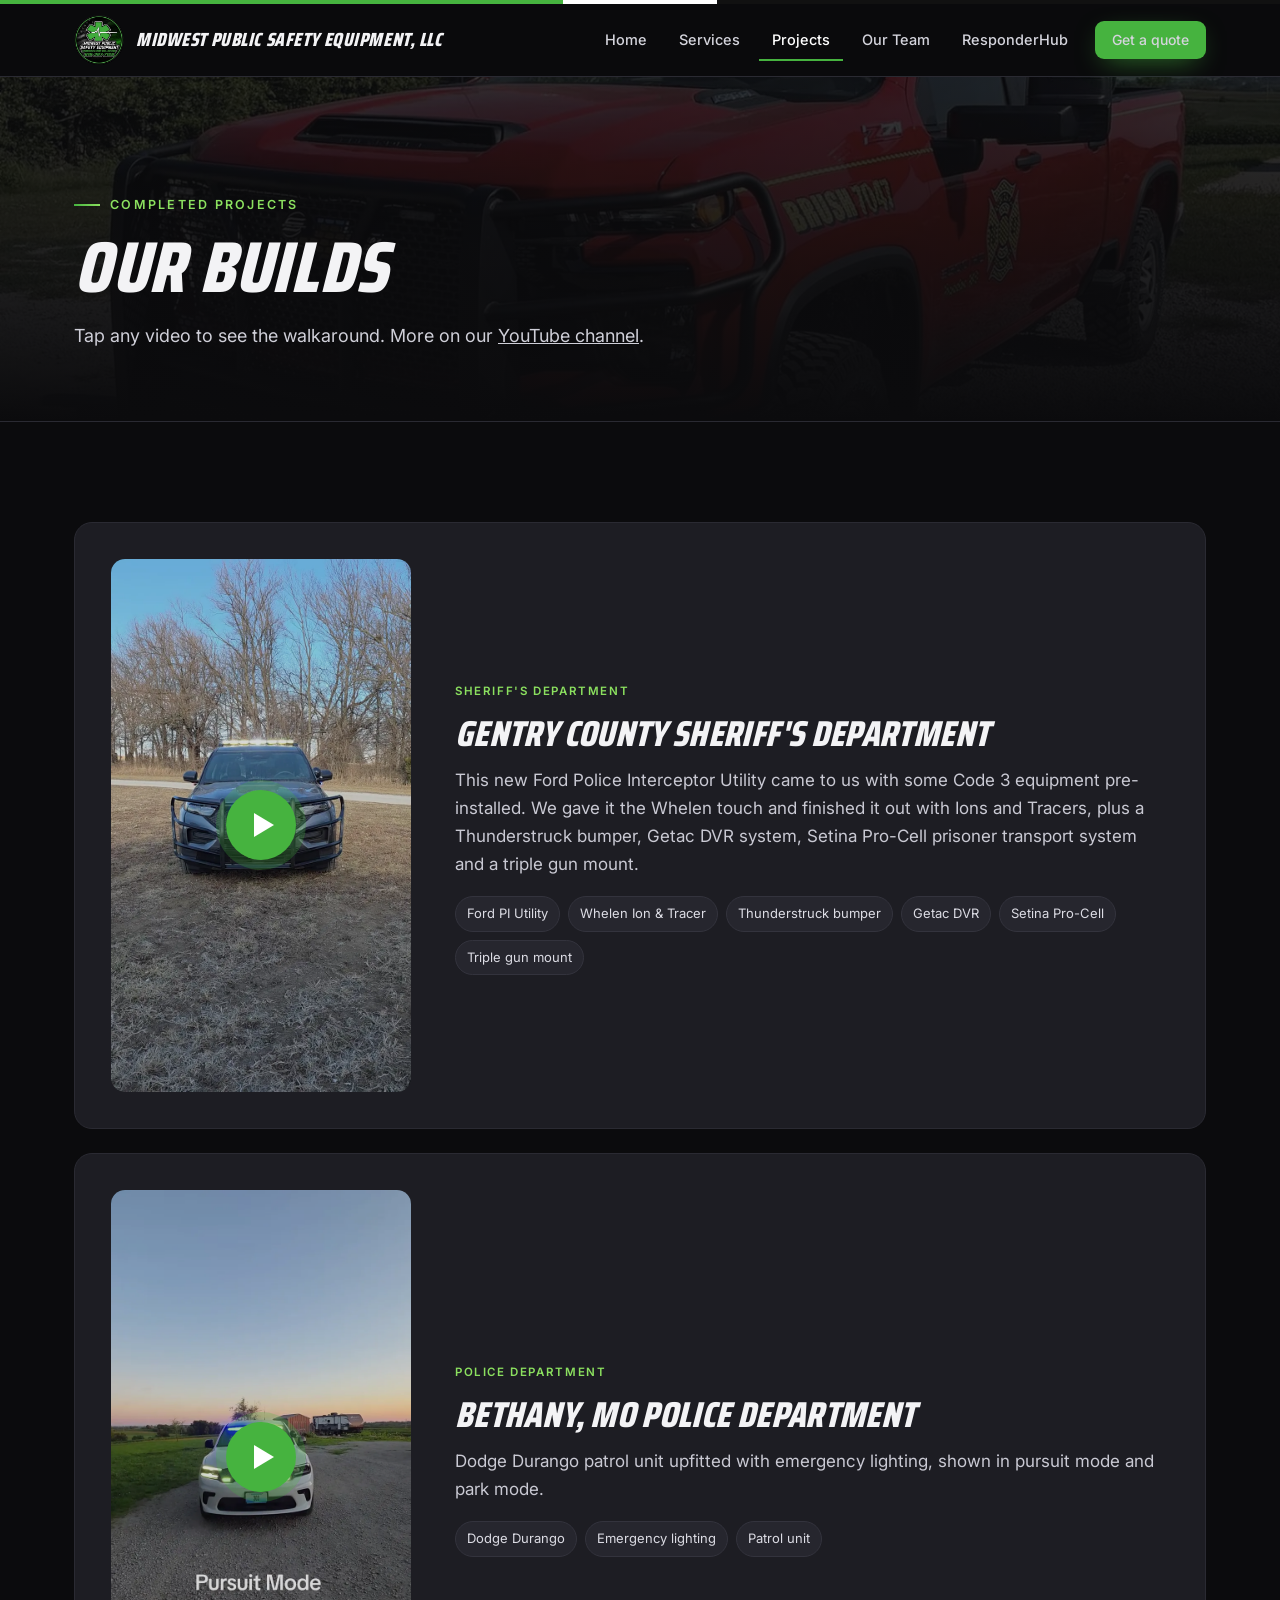
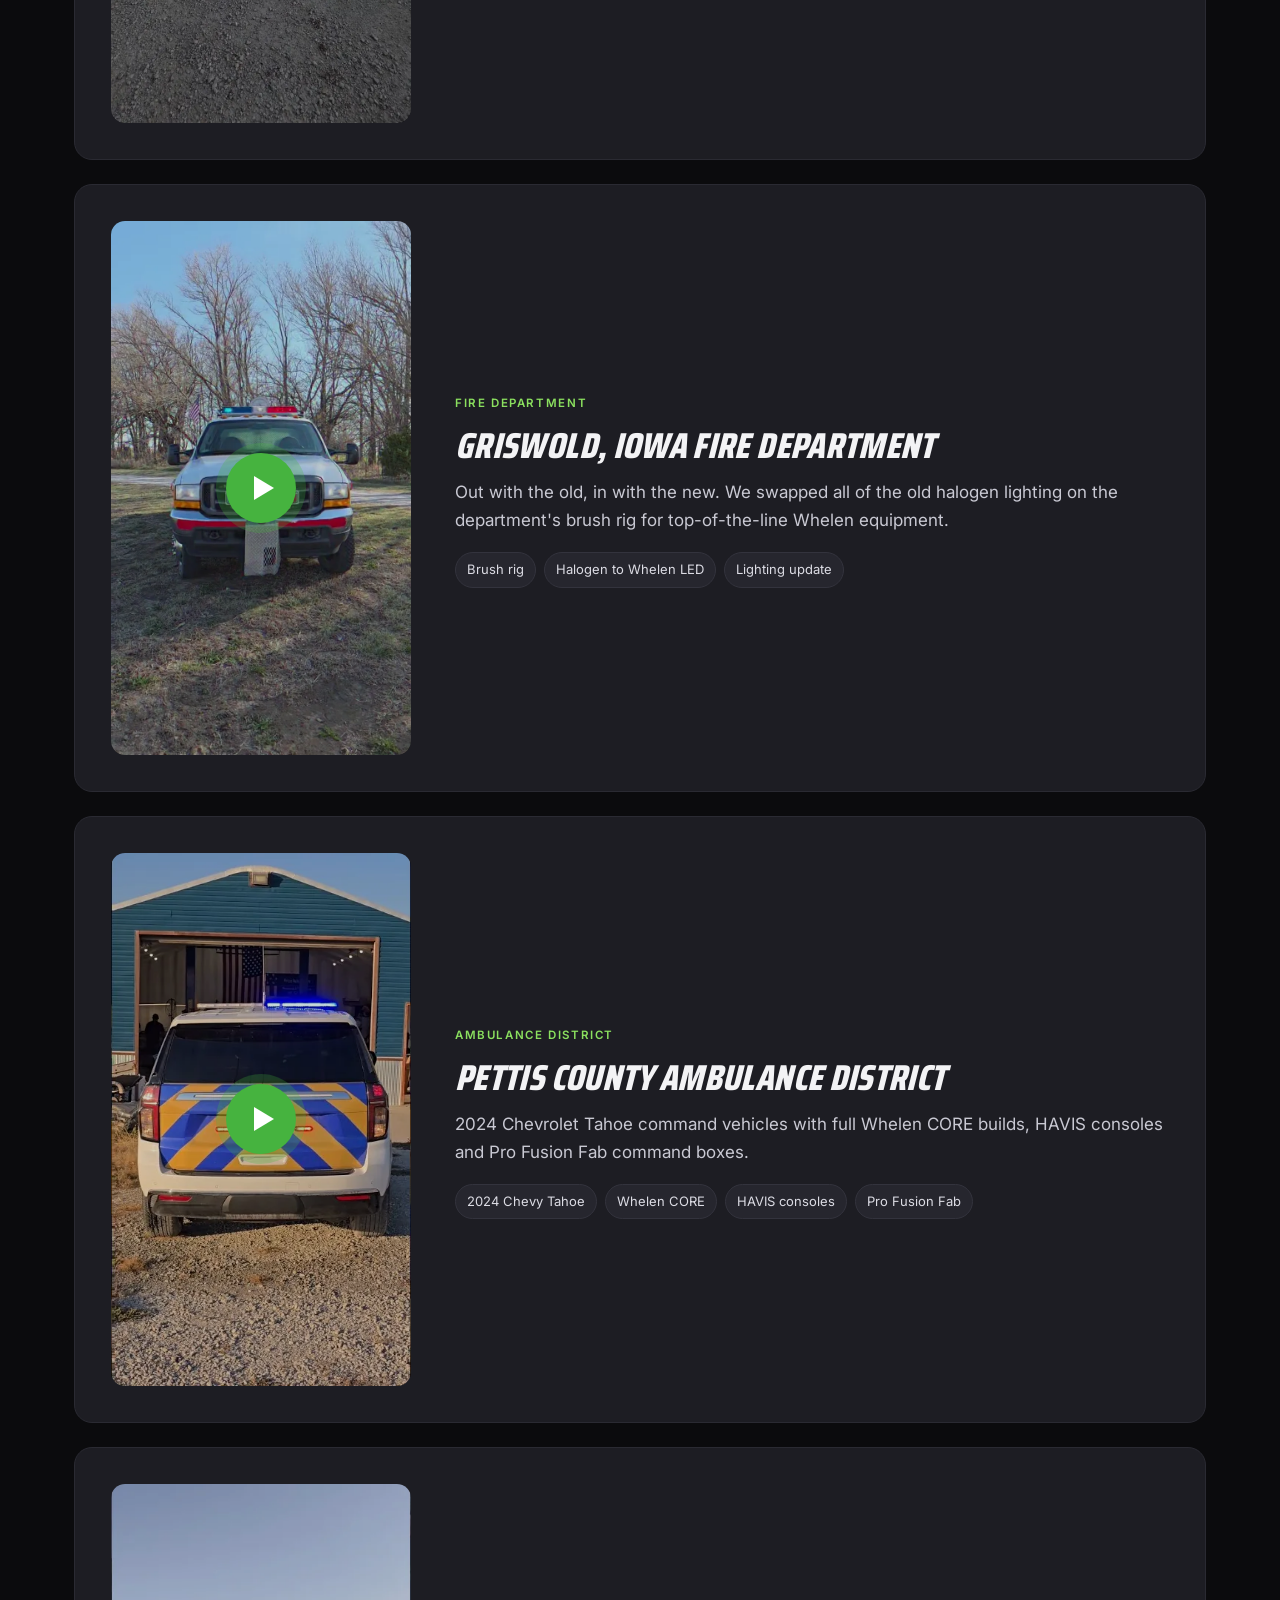
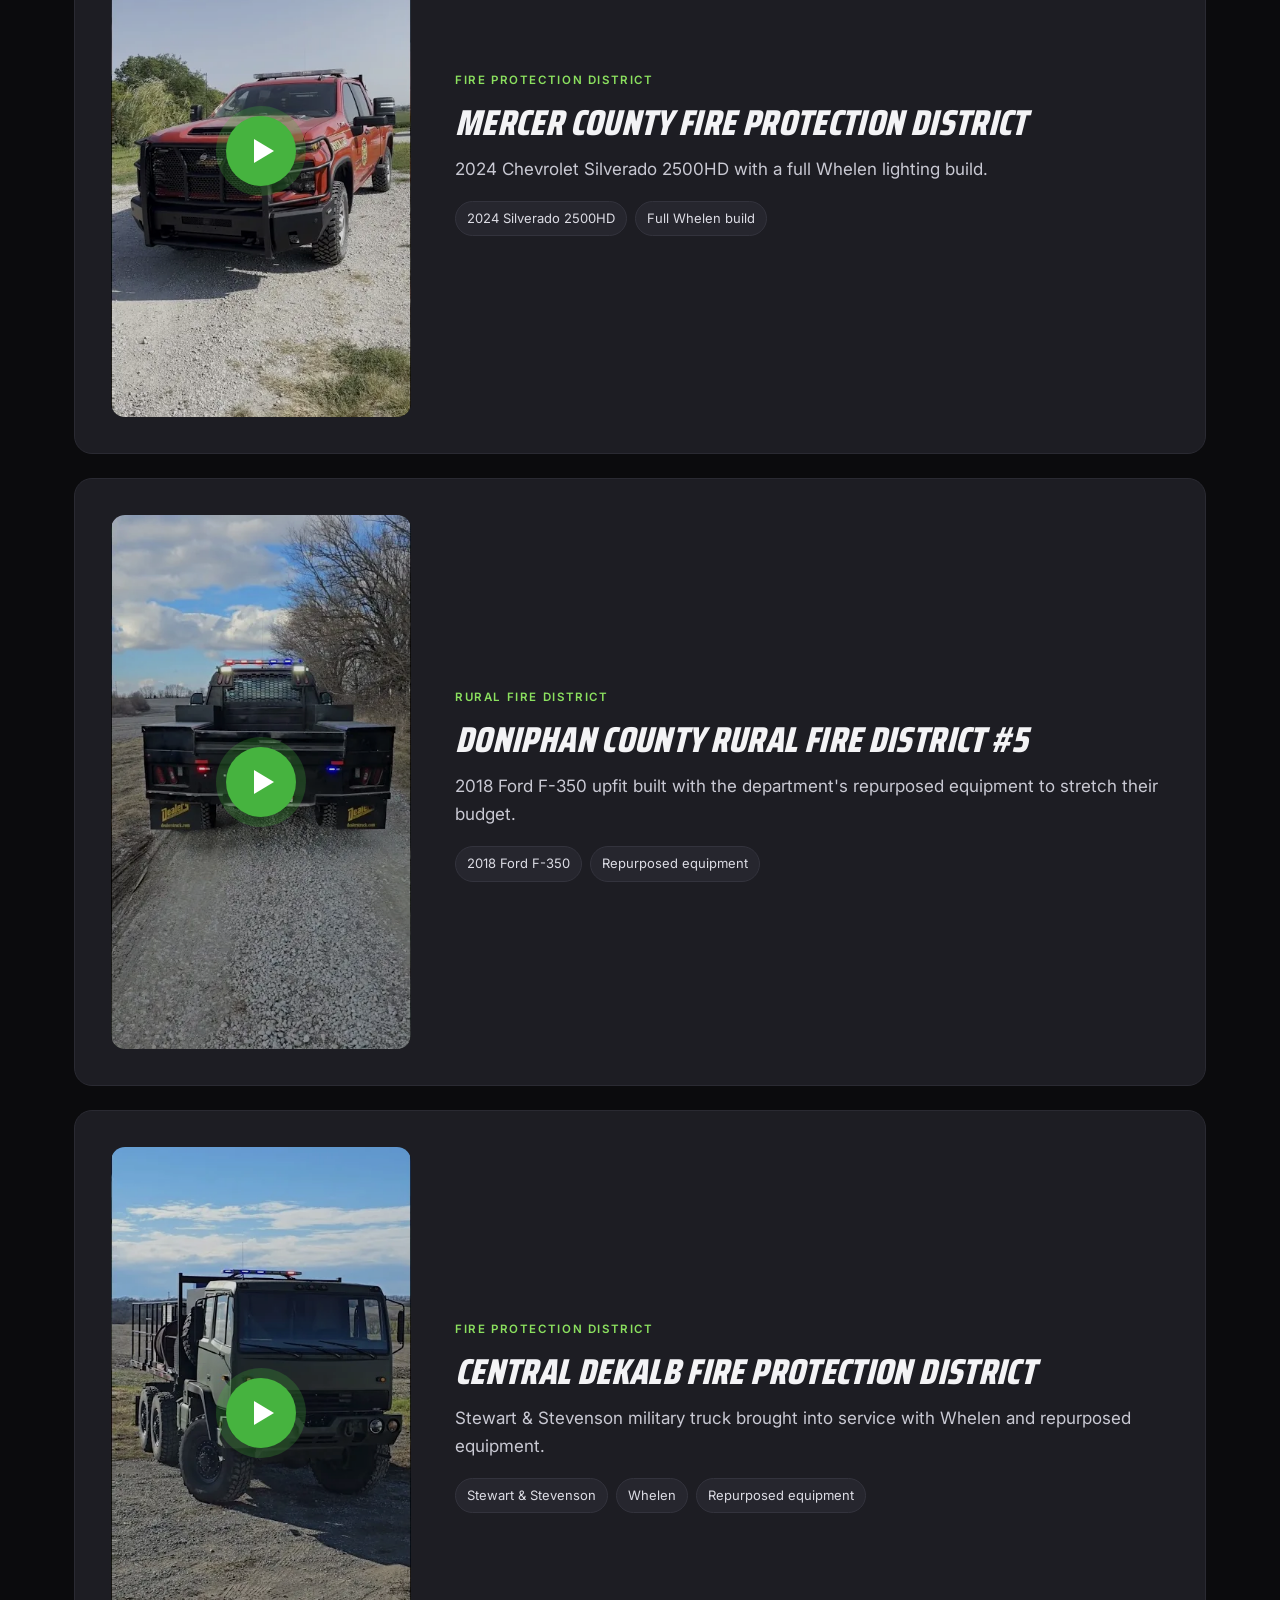
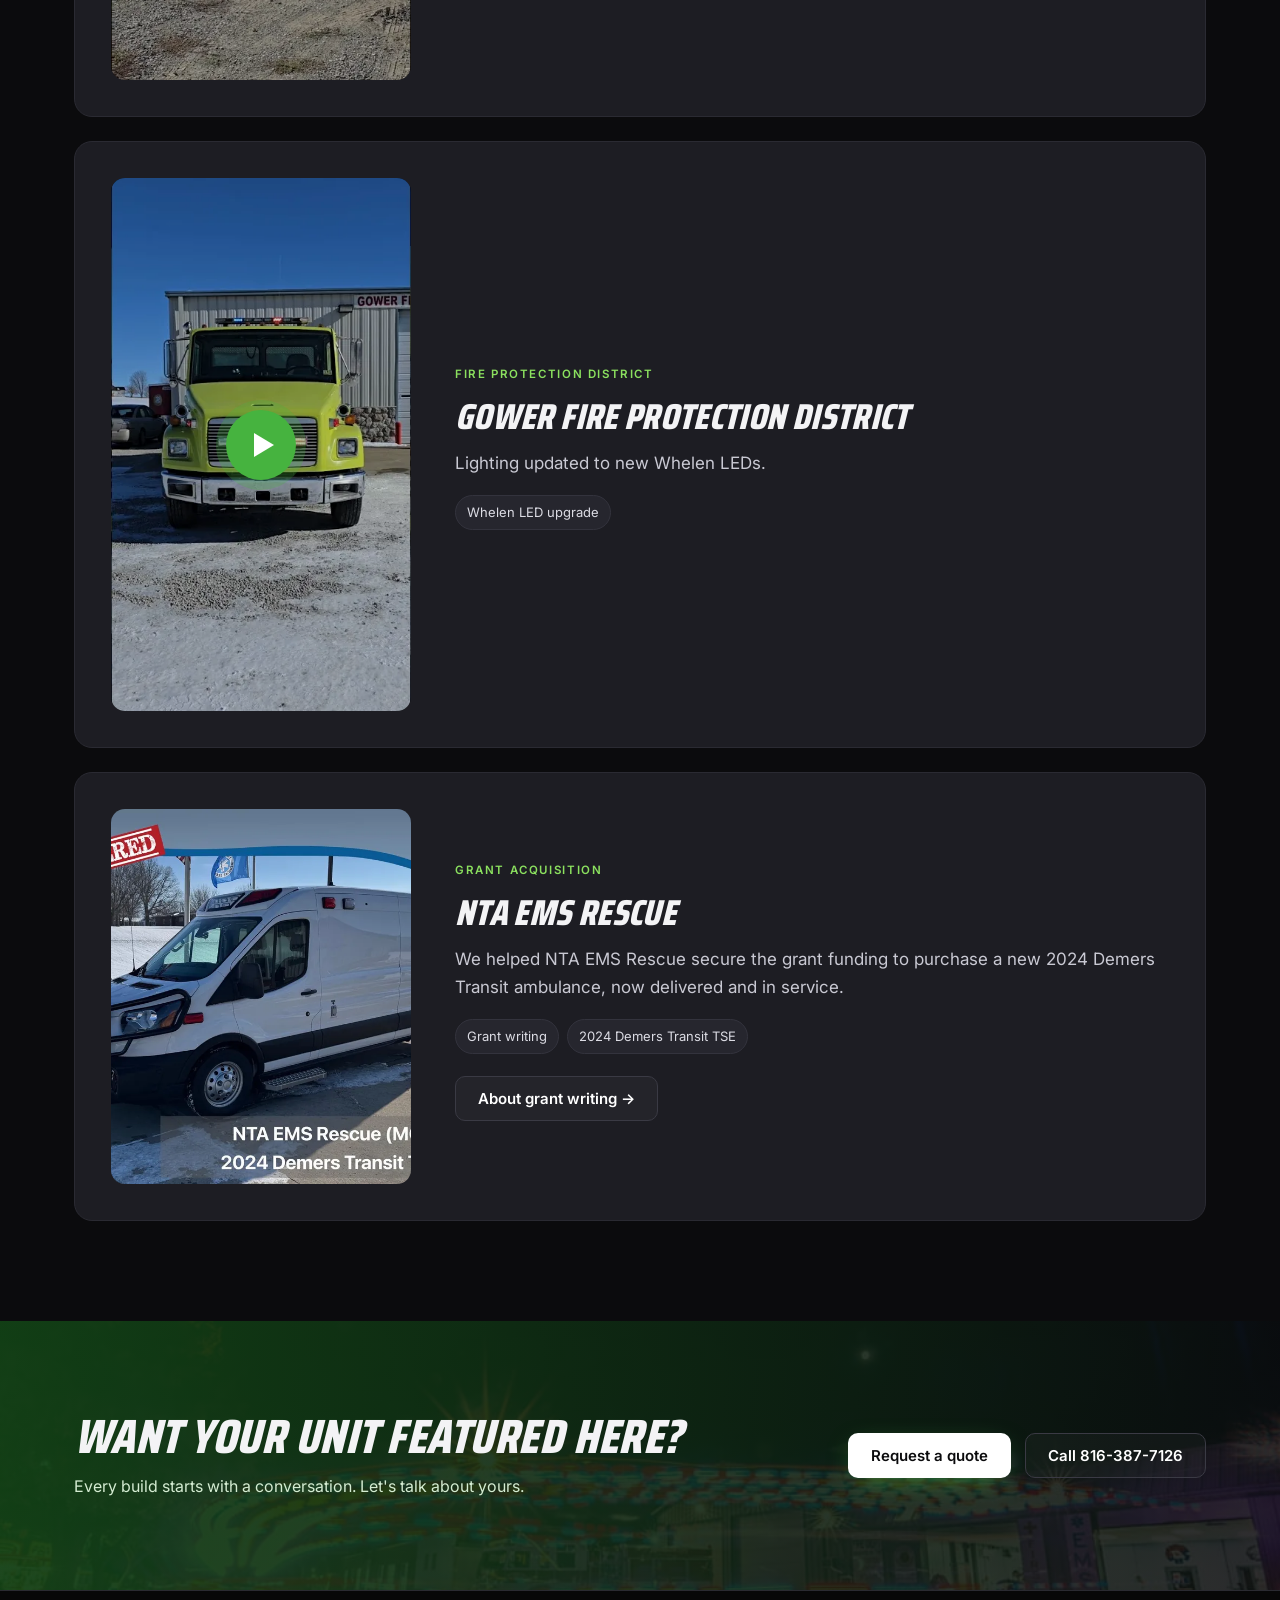
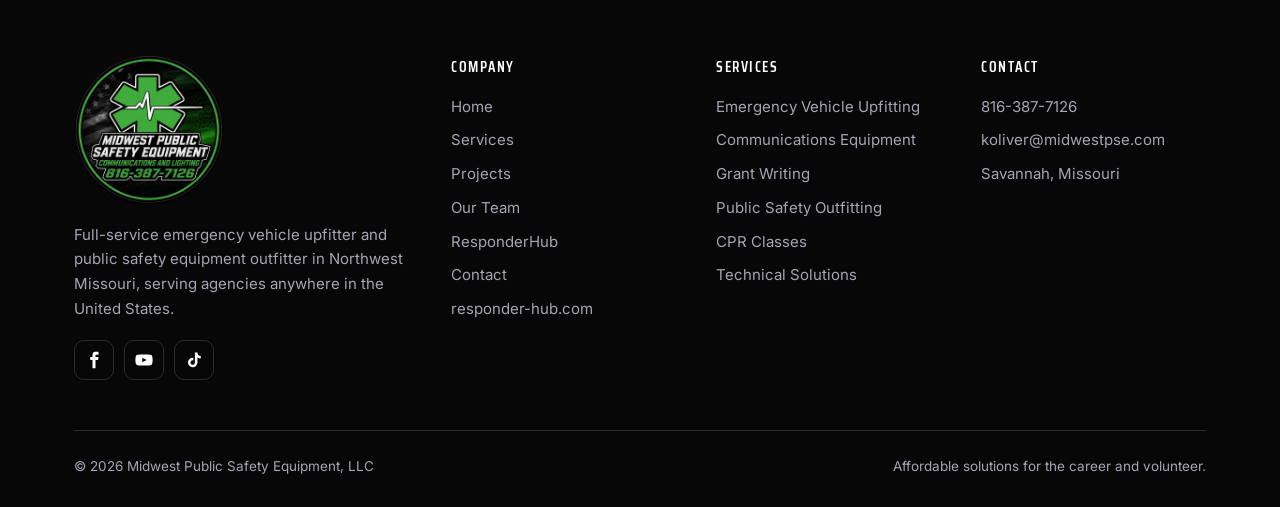
==== commit d3d14ab6: "Add ResponderHub page/section and Gentry County SO, Bethany PD, Griswold FD build videos Co-Authored" ====
--- a/completed-projects/index.html
+++ b/completed-projects/index.html
@@ -1,7 +1,7 @@
 <!doctype html>
 <html lang="en"><head><meta charset="utf-8"><meta name="viewport" content="width=device-width,initial-scale=1">
-<title>Completed Projects | Midwest Public Safety Equipment</title><meta name="description" content="Recent emergency vehicle builds for Pettis County Ambulance District, Mercer County FPD, Doniphan County RFD #5, Central Dekalb FPD and Gower FPD.">
-<meta property="og:title" content="Completed Projects | Midwest Public Safety Equipment"><meta property="og:description" content="Recent emergency vehicle builds for Pettis County Ambulance District, Mercer County FPD, Doniphan County RFD #5, Central Dekalb FPD and Gower FPD."><meta property="og:image" content="https://www.midwestpse.com/assets/logo.png">
+<title>Completed Projects | Midwest Public Safety Equipment</title><meta name="description" content="Recent emergency vehicle builds for Gentry County Sheriff's Department, Bethany, MO Police Department, Griswold, IA Fire Department, Pettis County Ambulance District, Mercer County FPD, Doniphan County RFD #5, Central Dekalb FPD and Gower FPD.">
+<meta property="og:title" content="Completed Projects | Midwest Public Safety Equipment"><meta property="og:description" content="Recent emergency vehicle builds for Gentry County Sheriff's Department, Bethany, MO Police Department, Griswold, IA Fire Department, Pettis County Ambulance District, Mercer County FPD, Doniphan County RFD #5, Central Dekalb FPD and Gower FPD."><meta property="og:image" content="https://www.midwestpse.com/assets/logo.png">
 <meta name="theme-color" content="#0b0b0d"><link rel="icon" href="/assets/favicon.png" type="image/png"><link rel="apple-touch-icon" href="/assets/apple-touch-icon.png">
 <link rel="preconnect" href="https://fonts.googleapis.com"><link rel="preconnect" href="https://fonts.gstatic.com" crossorigin>
 <link href="https://fonts.googleapis.com/css2?family=Inter:wght@400;500;600&family=Saira+Condensed:ital,wght@0,600;0,800;1,700;1,800&display=swap" rel="stylesheet">
@@ -12,12 +12,18 @@
 <header class="hdr"><div class="wrap">
 <a class="brand" href="/" aria-label="Midwest Public Safety Equipment home"><img src="/assets/img/logo-sm.webp" alt="" width="50" height="50"><b>Midwest Public Safety Equipment, LLC</b></a>
 <button class="menu-btn" aria-label="Menu" aria-expanded="false"><svg width="22" height="22" viewBox="0 0 24 24" fill="currentColor"><path d="M3 6h18v2H3zm0 5h18v2H3zm0 5h18v2H3z"/></svg></button>
-<nav class="nav"><a href="/">Home</a><a href="/services/">Services</a><a href="/completed-projects/" aria-current="page">Projects</a><a href="/our-team/">Our Team</a><a class="btn btn-red" href="/contact/">Get a quote</a></nav>
+<nav class="nav"><a href="/">Home</a><a href="/services/">Services</a><a href="/completed-projects/" aria-current="page">Projects</a><a href="/our-team/">Our Team</a><a href="/responderhub/">ResponderHub</a><a class="btn btn-red" href="/contact/">Get a quote</a></nav>
 </div></header>
 <main>
 <section class="page-hero"><img src="/assets/img/build-mercer.webp" alt=""><div class="wrap"><span class="eyebrow">Completed projects</span><h1>Our builds</h1>
 <p>Tap any video to see the walkaround. More on our <a href="https://www.youtube.com/@MidwestPSE" target="_blank" rel="noopener">YouTube channel</a>.</p></div></section>
 <section class="s"><div class="wrap">
+<article class="proj reveal"><button class="vid" data-src="/assets/video/gentry-so.mp4" aria-label="Play video: Gentry County Sheriff's Department"><img src="/assets/img/video-gentry.webp" alt="Gentry County Sheriff's Department Ford Police Interceptor Utility build" loading="lazy"><span class="play"><i></i></span></button>
+<div><span class="tag">Sheriff's Department</span><h2>Gentry County Sheriff's Department</h2><p>This new Ford Police Interceptor Utility came to us with some Code 3 equipment pre-installed. We gave it the Whelen touch and finished it out with Ions and Tracers, plus a Thunderstruck bumper, Getac DVR system, Setina Pro-Cell prisoner transport system and a triple gun mount.</p><div class="spec"><span>Ford PI Utility</span><span>Whelen Ion &amp; Tracer</span><span>Thunderstruck bumper</span><span>Getac DVR</span><span>Setina Pro-Cell</span><span>Triple gun mount</span></div></div></article>
+<article class="proj reveal"><button class="vid" data-src="/assets/video/bethany-pd.mp4" aria-label="Play video: Bethany, MO Police Department"><img src="/assets/img/video-bethany.webp" alt="Bethany, MO Police Department Dodge Durango build" loading="lazy"><span class="play"><i></i></span></button>
+<div><span class="tag">Police Department</span><h2>Bethany, MO Police Department</h2><p>Dodge Durango patrol unit upfitted with emergency lighting, shown in pursuit mode and park mode.</p><div class="spec"><span>Dodge Durango</span><span>Emergency lighting</span><span>Patrol unit</span></div></div></article>
+<article class="proj reveal"><button class="vid" data-src="/assets/video/griswold-fd.mp4" aria-label="Play video: Griswold, IA Fire Department"><img src="/assets/img/video-griswold.webp" alt="Griswold, Iowa Fire Department brush rig lighting update" loading="lazy"><span class="play"><i></i></span></button>
+<div><span class="tag">Fire Department</span><h2>Griswold, Iowa Fire Department</h2><p>Out with the old, in with the new. We swapped all of the old halogen lighting on the department's brush rig for top-of-the-line Whelen equipment.</p><div class="spec"><span>Brush rig</span><span>Halogen to Whelen LED</span><span>Lighting update</span></div></div></article>
 <article class="proj reveal"><button class="vid" data-id="STIO7wITv6A" aria-label="Play video: Pettis County Ambulance District"><img src="/assets/img/video-pettis.webp" alt="Pettis County Ambulance District build" loading="lazy"><span class="play"><i></i></span></button>
 <div><span class="tag">Ambulance District</span><h2>Pettis County Ambulance District</h2><p>2024 Chevrolet Tahoe command vehicles with full Whelen CORE builds, HAVIS consoles and Pro Fusion Fab command boxes.</p><div class="spec"><span>2024 Chevy Tahoe</span><span>Whelen CORE</span><span>HAVIS consoles</span><span>Pro Fusion Fab</span></div></div></article><article class="proj reveal"><button class="vid" data-id="5Bd8f-iaYnI" aria-label="Play video: Mercer County Fire Protection District"><img src="/assets/img/video-mercer.webp" alt="Mercer County Fire Protection District build" loading="lazy"><span class="play"><i></i></span></button>
 <div><span class="tag">Fire Protection District</span><h2>Mercer County Fire Protection District</h2><p>2024 Chevrolet Silverado 2500HD with a full Whelen lighting build.</p><div class="spec"><span>2024 Silverado 2500HD</span><span>Full Whelen build</span></div></div></article><article class="proj reveal"><button class="vid" data-id="PxshODwFmVo" aria-label="Play video: Doniphan County Rural Fire District #5"><img src="/assets/img/video-doniphan.webp" alt="Doniphan County Rural Fire District #5 build" loading="lazy"><span class="play"><i></i></span></button>
@@ -34,7 +40,7 @@
 <footer><div class="wrap"><div class="f-grid">
 <div><img class="f-logo" src="/assets/img/logo.webp" alt="Midwest Public Safety Equipment – Communications and Lighting" loading="lazy"><p>Full-service emergency vehicle upfitter and public safety equipment outfitter in Northwest Missouri, serving agencies anywhere in the United States.</p>
 <div class="socials"><a href="https://facebook.com/midwestpse" aria-label="Facebook" rel="noopener" target="_blank"><svg width="18" height="18" viewBox="0 0 24 24" fill="currentColor"><path d="M14 8V6c0-.9.6-1 1-1h3V1h-4c-3.3 0-4 2.4-4 4v3H7v4h3v11h4V12h3.4l.6-4z"/></svg></a><a href="https://www.youtube.com/@MidwestPSE" aria-label="YouTube" rel="noopener" target="_blank"><svg width="18" height="18" viewBox="0 0 24 24" fill="currentColor"><path d="M23 7.2a3 3 0 0 0-2.1-2.1C19 4.6 12 4.6 12 4.6s-7 0-8.9.5A3 3 0 0 0 1 7.2 31 31 0 0 0 .5 12a31 31 0 0 0 .5 4.8 3 3 0 0 0 2.1 2.1c1.9.5 8.9.5 8.9.5s7 0 8.9-.5a3 3 0 0 0 2.1-2.1 31 31 0 0 0 .5-4.8 31 31 0 0 0-.5-4.8zM9.75 15.02V8.98L15.5 12z"/></svg></a><a href="https://www.tiktok.com/@heavyrescue20" aria-label="TikTok" rel="noopener" target="_blank"><svg width="18" height="18" viewBox="0 0 24 24" fill="currentColor"><path d="M16.6 2h-3.4v13.4a2.9 2.9 0 1 1-2.1-2.8V9.1a6.3 6.3 0 1 0 5.5 6.3V8.6a8 8 0 0 0 4.4 1.4V6.6A4.6 4.6 0 0 1 16.6 2z"/></svg></a></div></div>
-<div><h4>Company</h4><ul><li><a href="/">Home</a></li><li><a href="/services/">Services</a></li><li><a href="/completed-projects/">Projects</a></li><li><a href="/our-team/">Our Team</a></li><li><a href="/contact/">Contact</a></li></ul></div>
+<div><h4>Company</h4><ul><li><a href="/">Home</a></li><li><a href="/services/">Services</a></li><li><a href="/completed-projects/">Projects</a></li><li><a href="/our-team/">Our Team</a></li><li><a href="/responderhub/">ResponderHub</a></li><li><a href="/contact/">Contact</a></li><li><a href="https://responder-hub.com" target="_blank" rel="noopener">responder-hub.com</a></li></ul></div>
 <div><h4>Services</h4><ul><li><a href="/services/#upfitting">Emergency Vehicle Upfitting</a></li><li><a href="/services/#comms">Communications Equipment</a></li><li><a href="/services/#grants">Grant Writing</a></li><li><a href="/services/#outfitting">Public Safety Outfitting</a></li><li><a href="/services/#cpr">CPR Classes</a></li><li><a href="/services/#tech">Technical Solutions</a></li></ul></div>
 <div><h4>Contact</h4><ul><li><a href="tel:+18163877126">816-387-7126</a></li><li><a href="mailto:koliver@midwestpse.com">koliver@midwestpse.com</a></li><li>Savannah, Missouri</li></ul></div>
 </div><div class="f-bot"><span>&copy; <span data-year>2025</span> Midwest Public Safety Equipment, LLC</span><span>Affordable solutions for the career and volunteer.</span></div></div></footer>
--- a/assets/site.css
+++ b/assets/site.css
@@ -150,3 +150,17 @@
 body{background:var(--ink) radial-gradient(1200px 600px at 85% -10%,rgba(70,179,63,.10),transparent 60%) no-repeat}
 @media (max-width:1000px){.hero .wrap{grid-template-columns:1fr}.hero-logo{order:-1;justify-self:start;width:170px}}
 @media (max-width:700px){.hero-logo{width:130px}.hero h1{font-size:40px}}
+
+.rh-band{background:radial-gradient(800px 400px at 90% 50%,rgba(47,107,255,.12),transparent 70%),radial-gradient(700px 400px at 0% 100%,rgba(227,38,43,.10),transparent 70%),var(--ink);border-top:1px solid var(--line)}
+.rh-logo{display:block;width:100%;max-width:420px;height:auto;margin:16px 0 8px}
+.rh-frame{border-radius:14px;overflow:hidden;border:1px solid #33333d;box-shadow:0 40px 80px -30px #000,0 0 0 8px rgba(255,255,255,.03);background:#fff}
+.rh-frame img{width:100%}
+.rh-ph{aspect-ratio:16/10;background:#fff}.rh-ph img{object-position:top left}
+@media (max-width:1100px) and (min-width:901px){.nav a{padding:9px 9px;font-size:14px}}
+.split>*,.grid>*{min-width:0}
+.vid video{position:absolute;inset:0;width:100%;height:100%;object-fit:cover;background:#000}
+.rb{display:grid;grid-template-columns:repeat(3,minmax(0,1fr));gap:24px;align-items:start}
+.rb-feat .vid{aspect-ratio:9/16}.rb-cap{padding:16px 4px 0}.rb-cap h3{margin:6px 0}.rb-cap p{margin:0;color:var(--mut)}
+@media (max-width:700px){.rb{display:flex;overflow-x:auto;scroll-snap-type:x mandatory;gap:14px;margin:0 -24px;padding:0 24px 8px;scroll-padding:0 24px;scrollbar-width:none}.rb::-webkit-scrollbar{display:none}.rb-feat{flex:0 0 74%;scroll-snap-align:start}}
+.brands>*{min-width:0}@media (max-width:700px){.brands{grid-template-columns:repeat(3,minmax(0,1fr))}}
+.page-hero.rh-hero>img{opacity:.12;filter:blur(2px)}
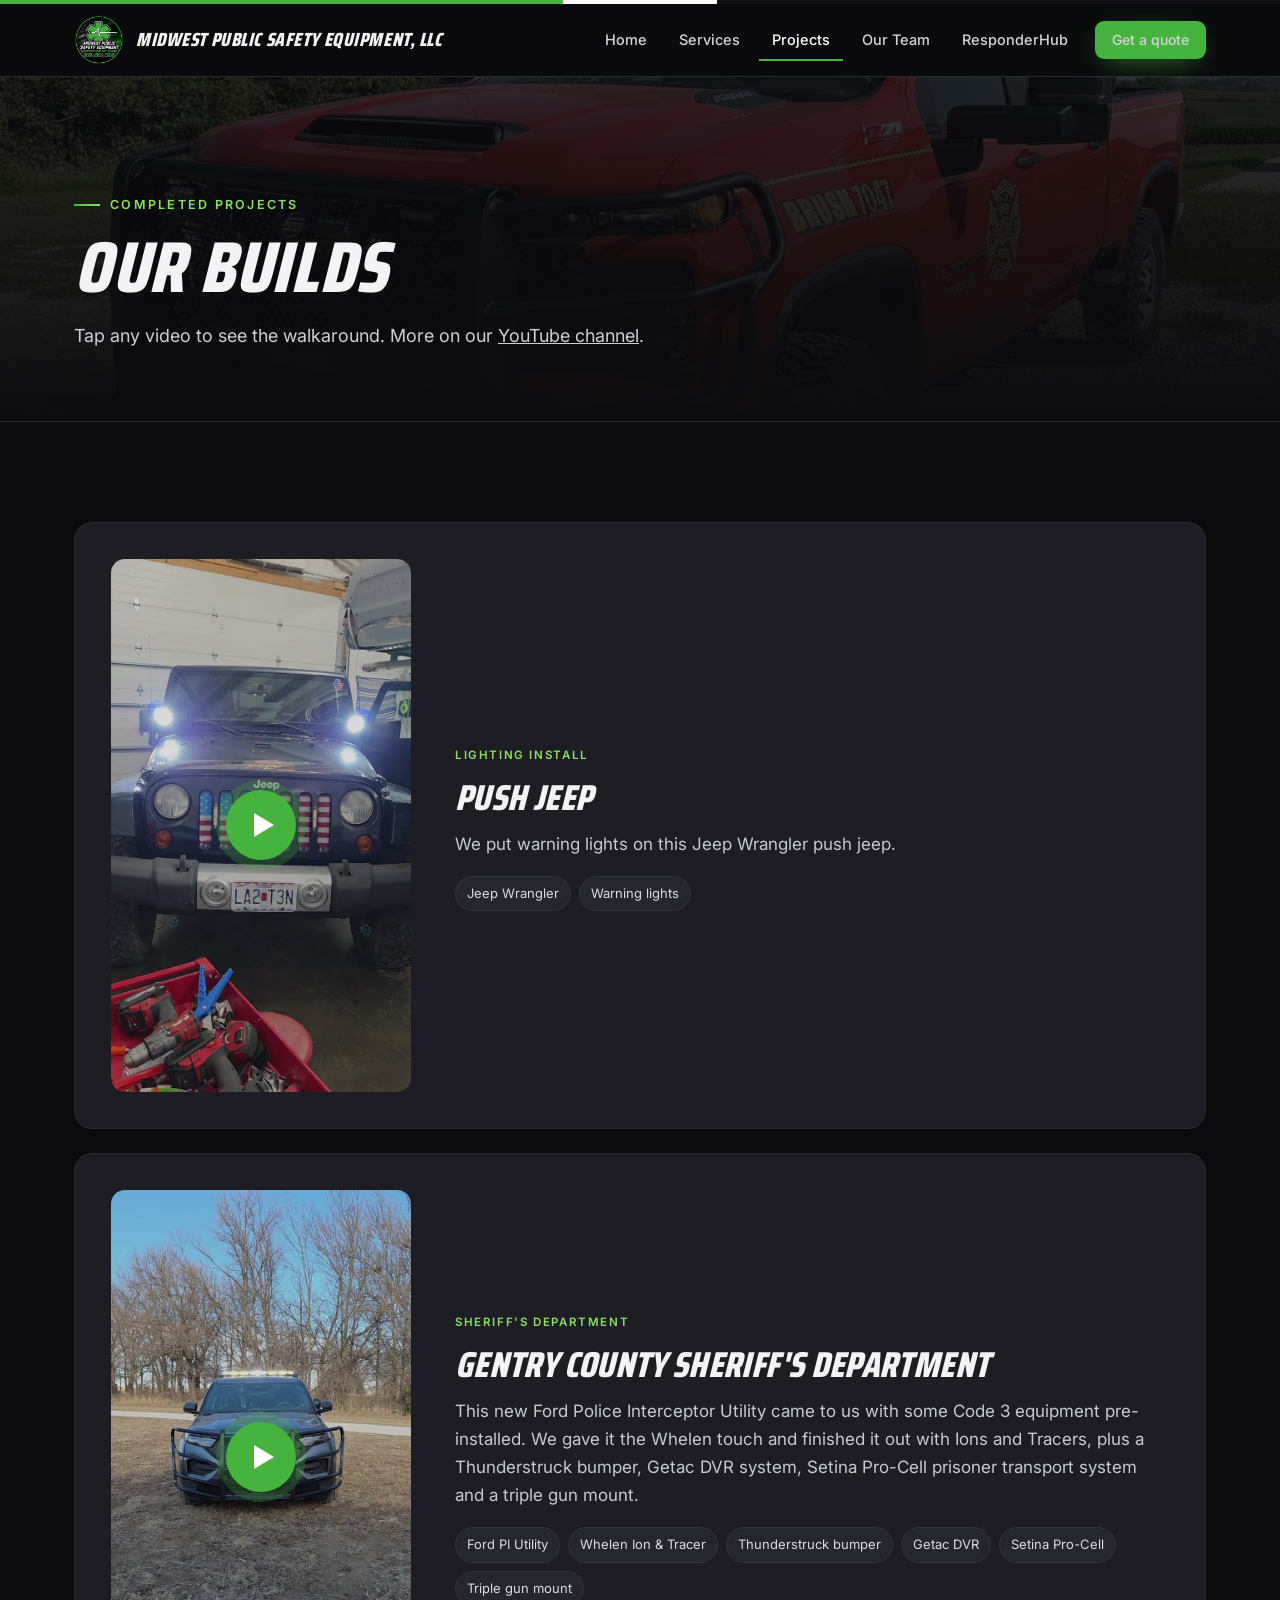
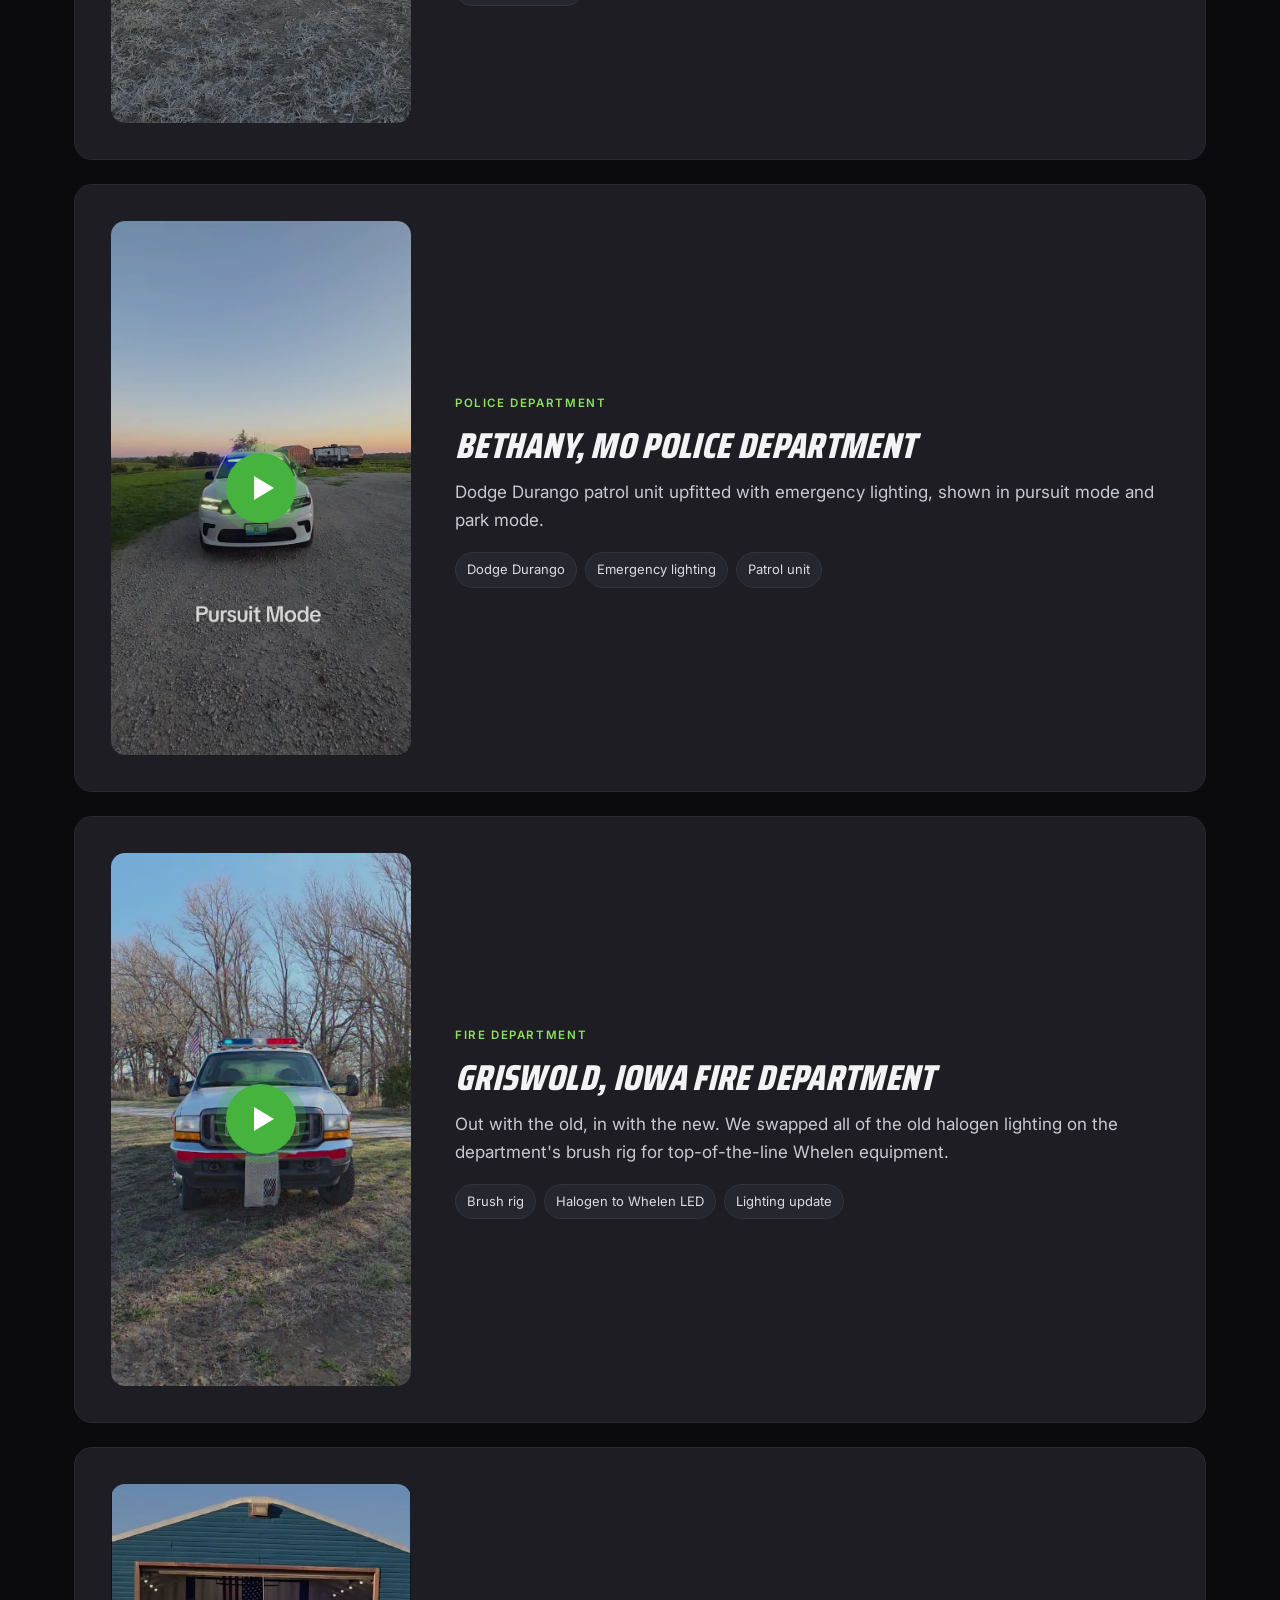
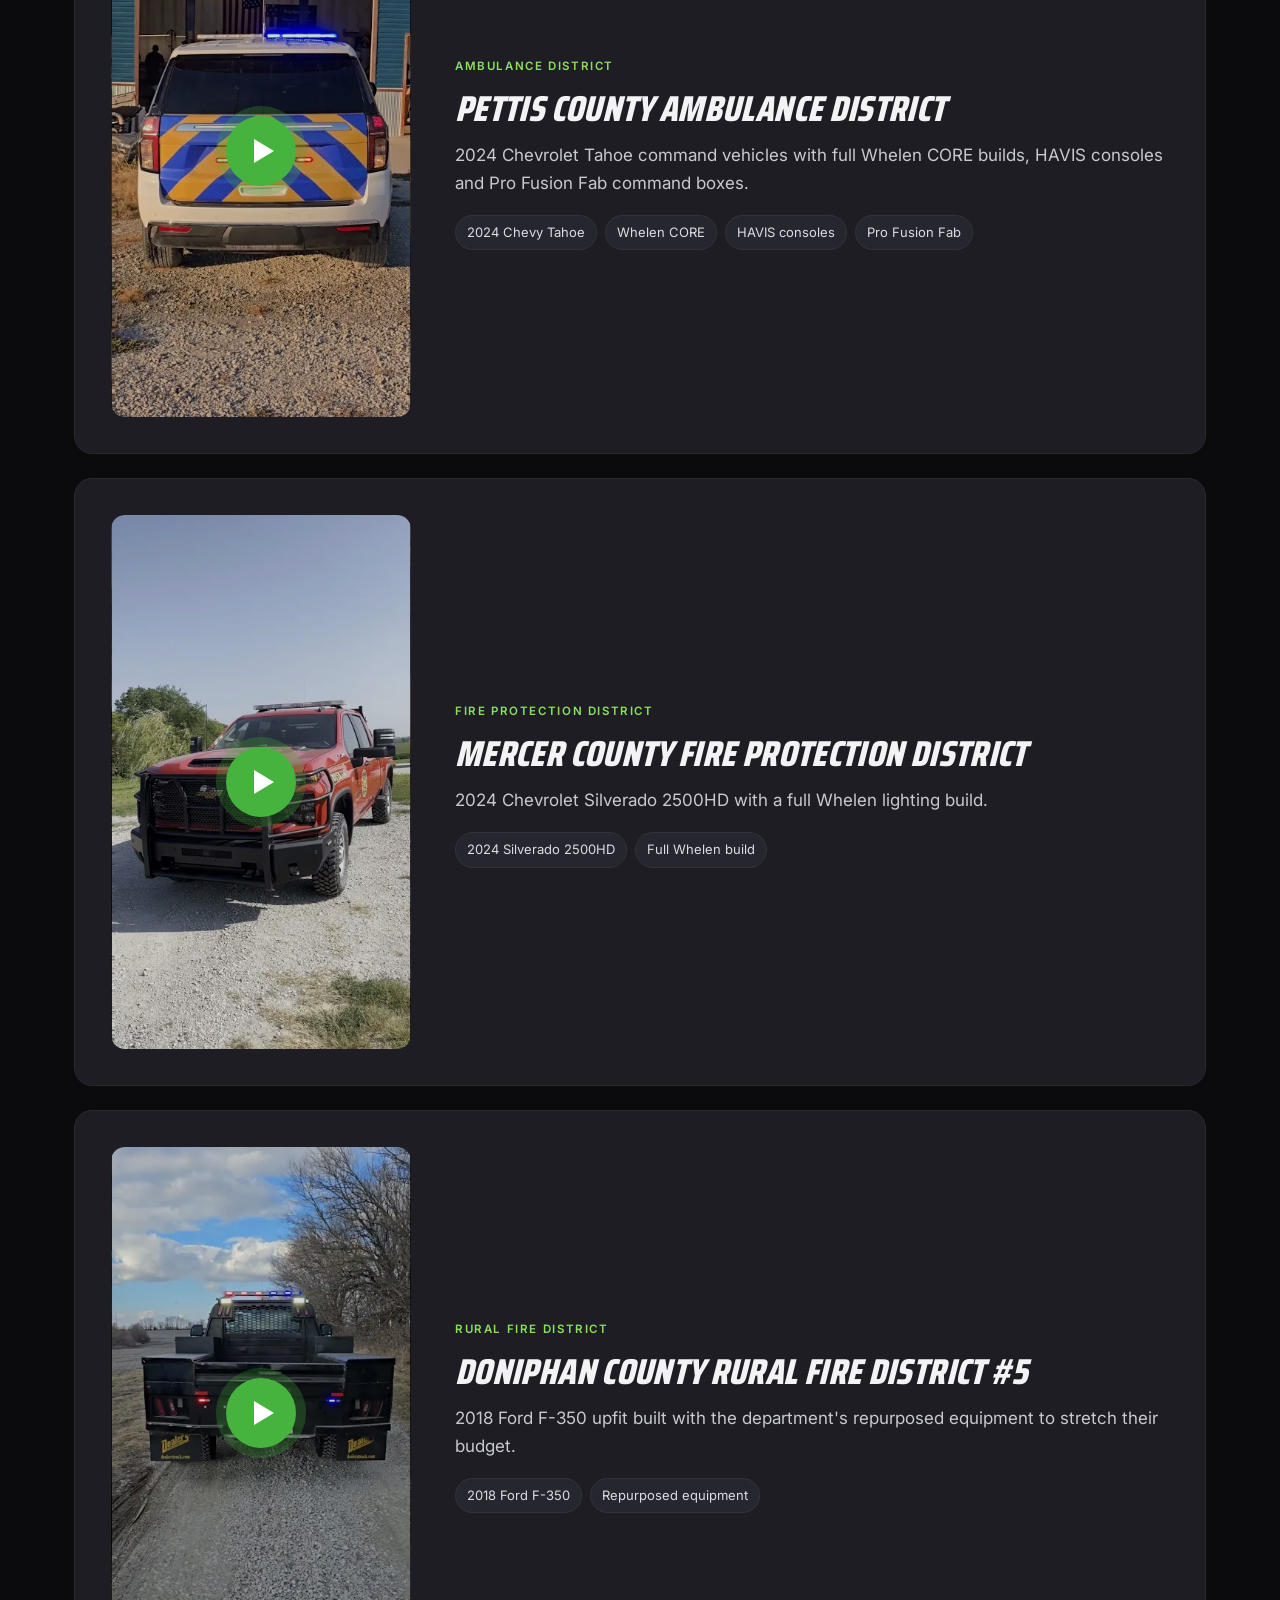
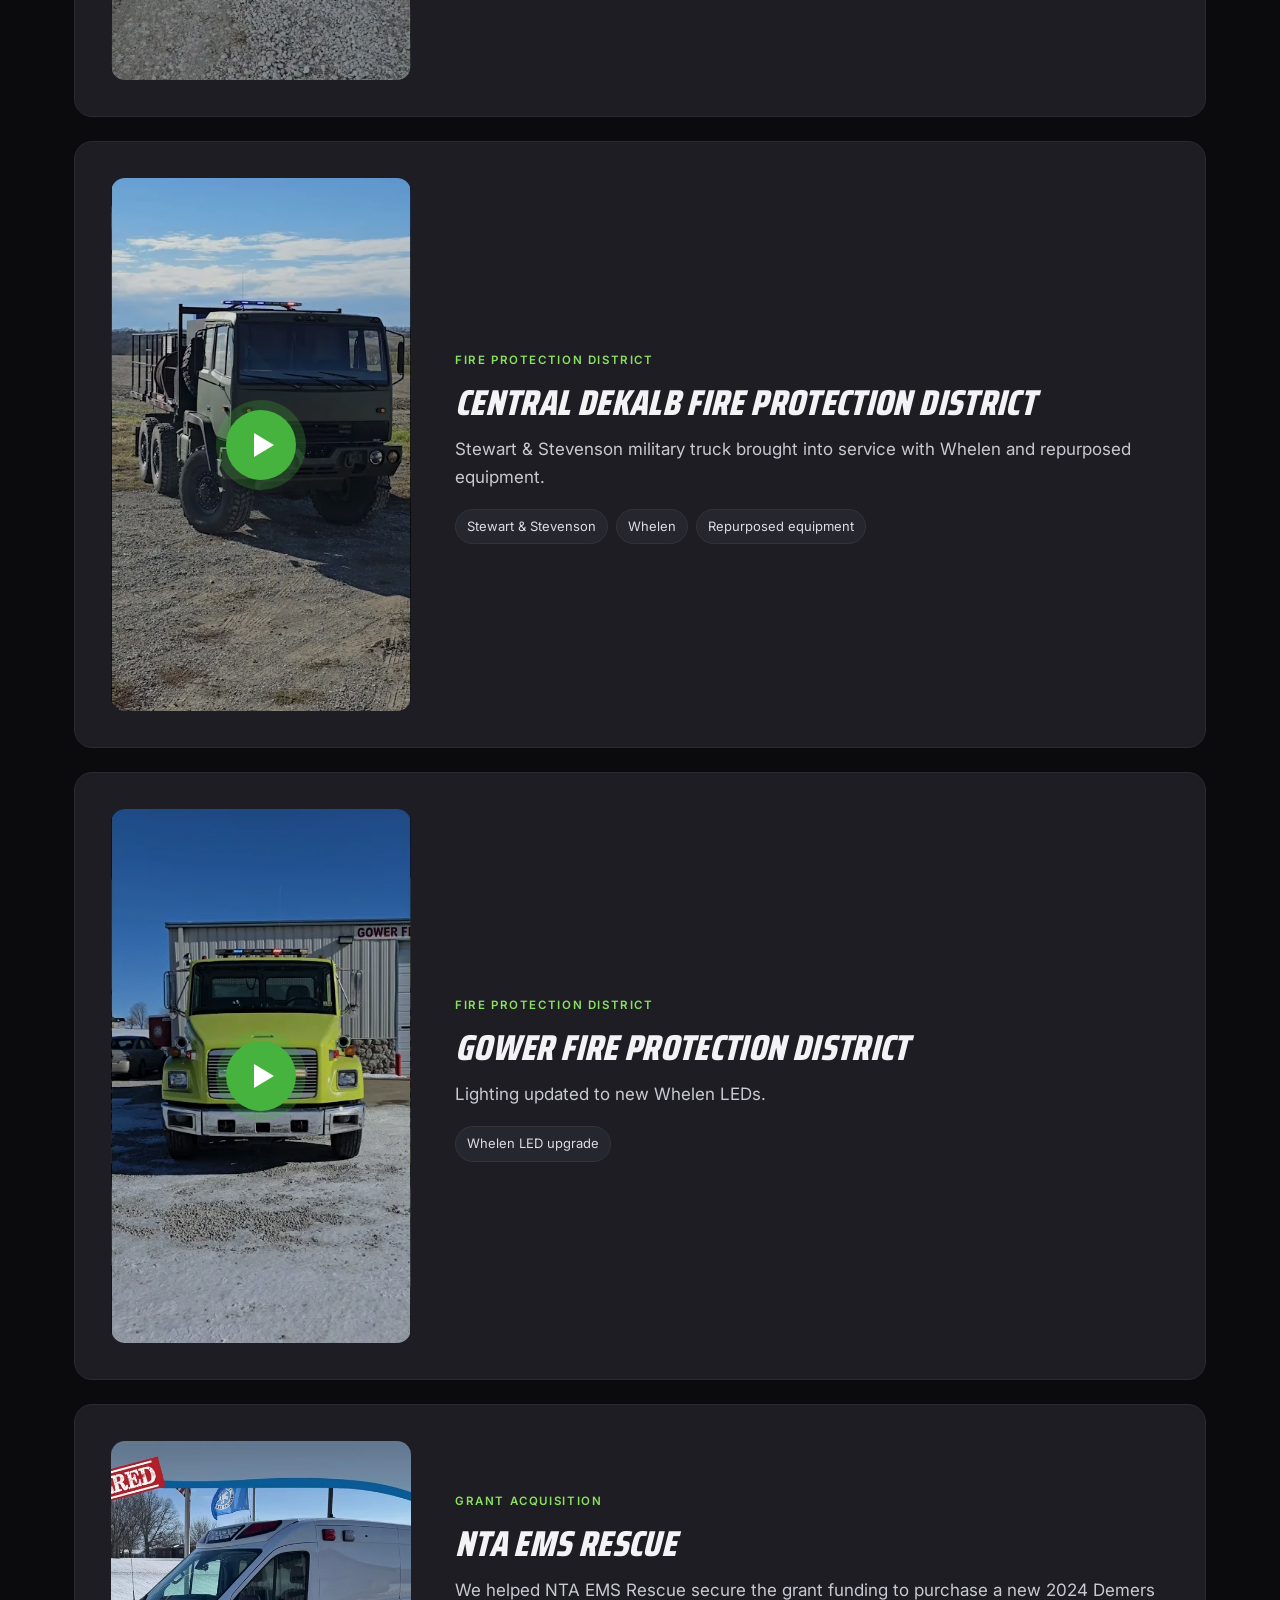
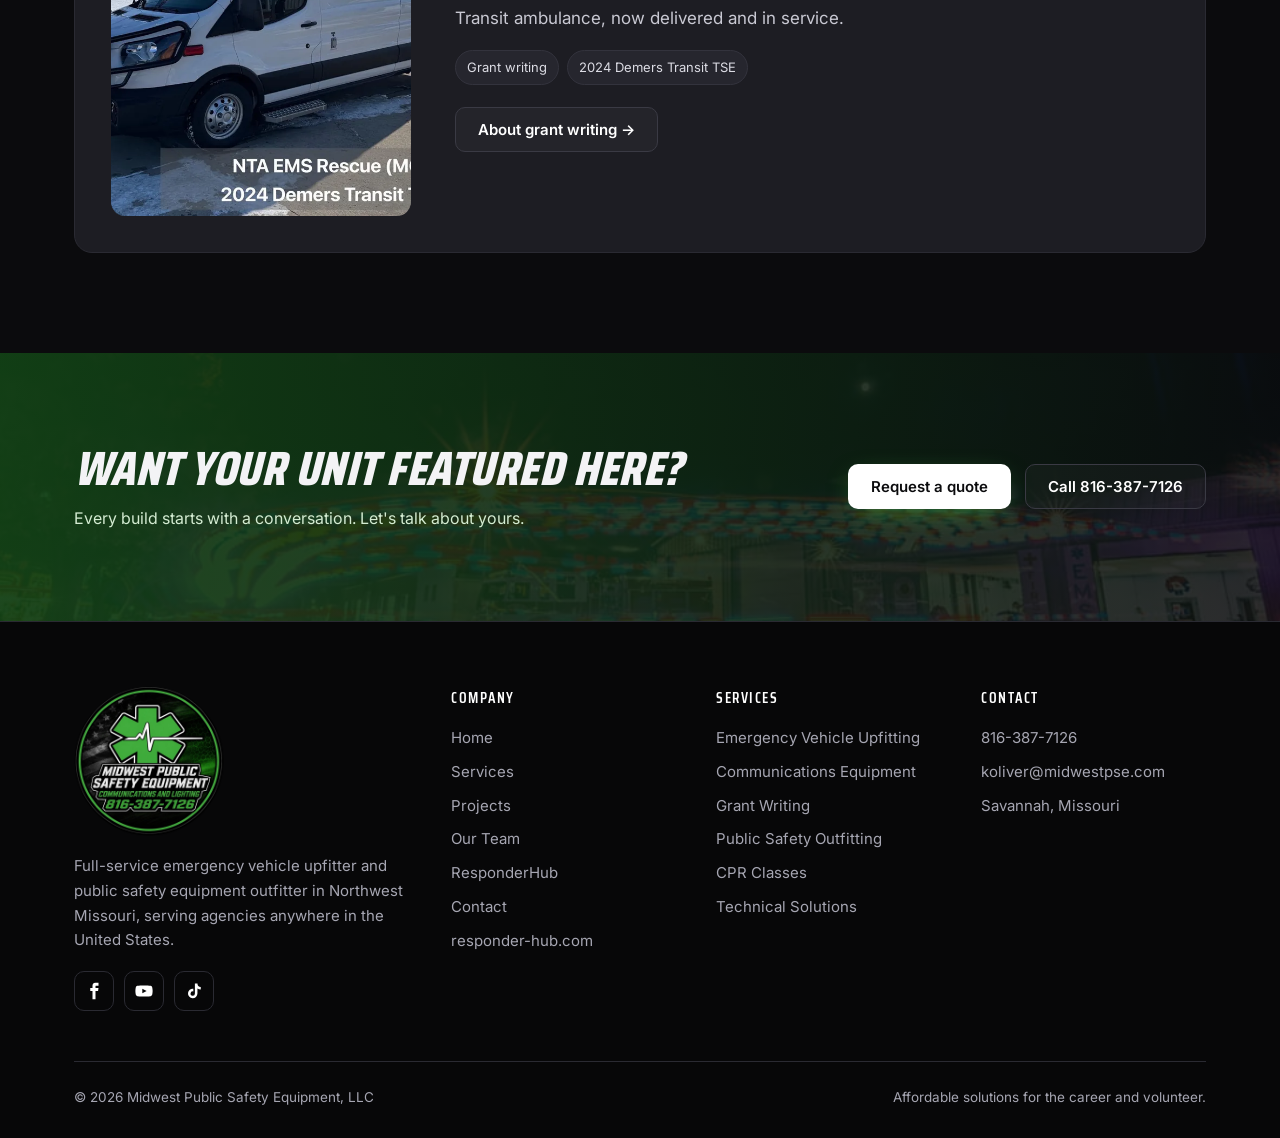
==== commit da018cf8: "Add Push Jeep lighting video to recent builds Co-Authored-By: Devin AI <158243242+devin-ai-integrati" ====
--- a/completed-projects/index.html
+++ b/completed-projects/index.html
@@ -18,6 +18,8 @@
 <section class="page-hero"><img src="/assets/img/build-mercer.webp" alt=""><div class="wrap"><span class="eyebrow">Completed projects</span><h1>Our builds</h1>
 <p>Tap any video to see the walkaround. More on our <a href="https://www.youtube.com/@MidwestPSE" target="_blank" rel="noopener">YouTube channel</a>.</p></div></section>
 <section class="s"><div class="wrap">
+<article class="proj reveal"><button class="vid" data-src="/assets/video/push-jeep.mp4" aria-label="Play video: Push Jeep lighting install"><img src="/assets/img/video-push-jeep.webp" alt="Jeep Wrangler push jeep with new warning lights" loading="lazy"><span class="play"><i></i></span></button>
+<div><span class="tag">Lighting install</span><h2>Push Jeep</h2><p>We put warning lights on this Jeep Wrangler push jeep.</p><div class="spec"><span>Jeep Wrangler</span><span>Warning lights</span></div></div></article>
 <article class="proj reveal"><button class="vid" data-src="/assets/video/gentry-so.mp4" aria-label="Play video: Gentry County Sheriff's Department"><img src="/assets/img/video-gentry.webp" alt="Gentry County Sheriff's Department Ford Police Interceptor Utility build" loading="lazy"><span class="play"><i></i></span></button>
 <div><span class="tag">Sheriff's Department</span><h2>Gentry County Sheriff's Department</h2><p>This new Ford Police Interceptor Utility came to us with some Code 3 equipment pre-installed. We gave it the Whelen touch and finished it out with Ions and Tracers, plus a Thunderstruck bumper, Getac DVR system, Setina Pro-Cell prisoner transport system and a triple gun mount.</p><div class="spec"><span>Ford PI Utility</span><span>Whelen Ion &amp; Tracer</span><span>Thunderstruck bumper</span><span>Getac DVR</span><span>Setina Pro-Cell</span><span>Triple gun mount</span></div></div></article>
 <article class="proj reveal"><button class="vid" data-src="/assets/video/bethany-pd.mp4" aria-label="Play video: Bethany, MO Police Department"><img src="/assets/img/video-bethany.webp" alt="Bethany, MO Police Department Dodge Durango build" loading="lazy"><span class="play"><i></i></span></button>
--- a/assets/site.css
+++ b/assets/site.css
@@ -159,8 +159,9 @@
 @media (max-width:1100px) and (min-width:901px){.nav a{padding:9px 9px;font-size:14px}}
 .split>*,.grid>*{min-width:0}
 .vid video{position:absolute;inset:0;width:100%;height:100%;object-fit:cover;background:#000}
-.rb{display:grid;grid-template-columns:repeat(3,minmax(0,1fr));gap:24px;align-items:start}
+.rb{display:grid;grid-template-columns:repeat(4,minmax(0,1fr));gap:24px;align-items:start}
 .rb-feat .vid{aspect-ratio:9/16}.rb-cap{padding:16px 4px 0}.rb-cap h3{margin:6px 0}.rb-cap p{margin:0;color:var(--mut)}
+@media (max-width:1000px) and (min-width:701px){.rb{grid-template-columns:repeat(2,minmax(0,1fr))}}
 @media (max-width:700px){.rb{display:flex;overflow-x:auto;scroll-snap-type:x mandatory;gap:14px;margin:0 -24px;padding:0 24px 8px;scroll-padding:0 24px;scrollbar-width:none}.rb::-webkit-scrollbar{display:none}.rb-feat{flex:0 0 74%;scroll-snap-align:start}}
 .brands>*{min-width:0}@media (max-width:700px){.brands{grid-template-columns:repeat(3,minmax(0,1fr))}}
 .page-hero.rh-hero>img{opacity:.12;filter:blur(2px)}
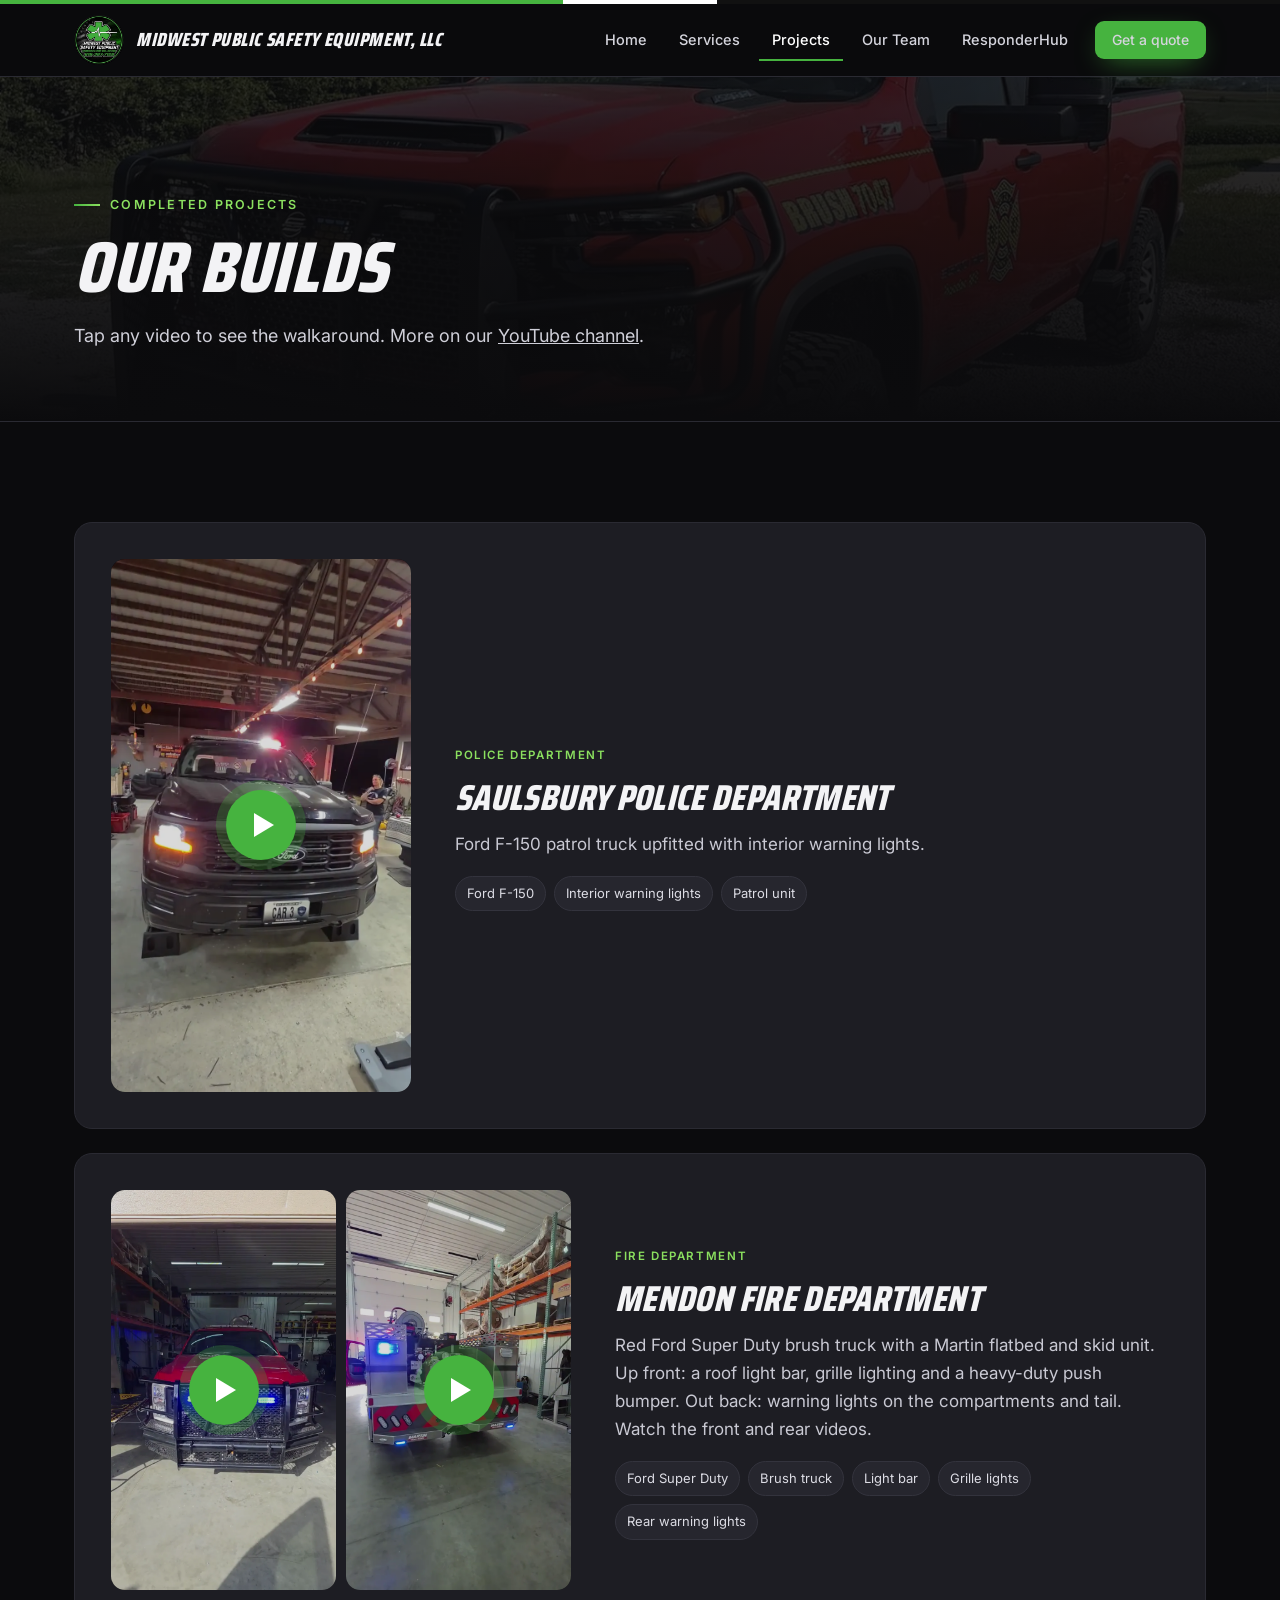
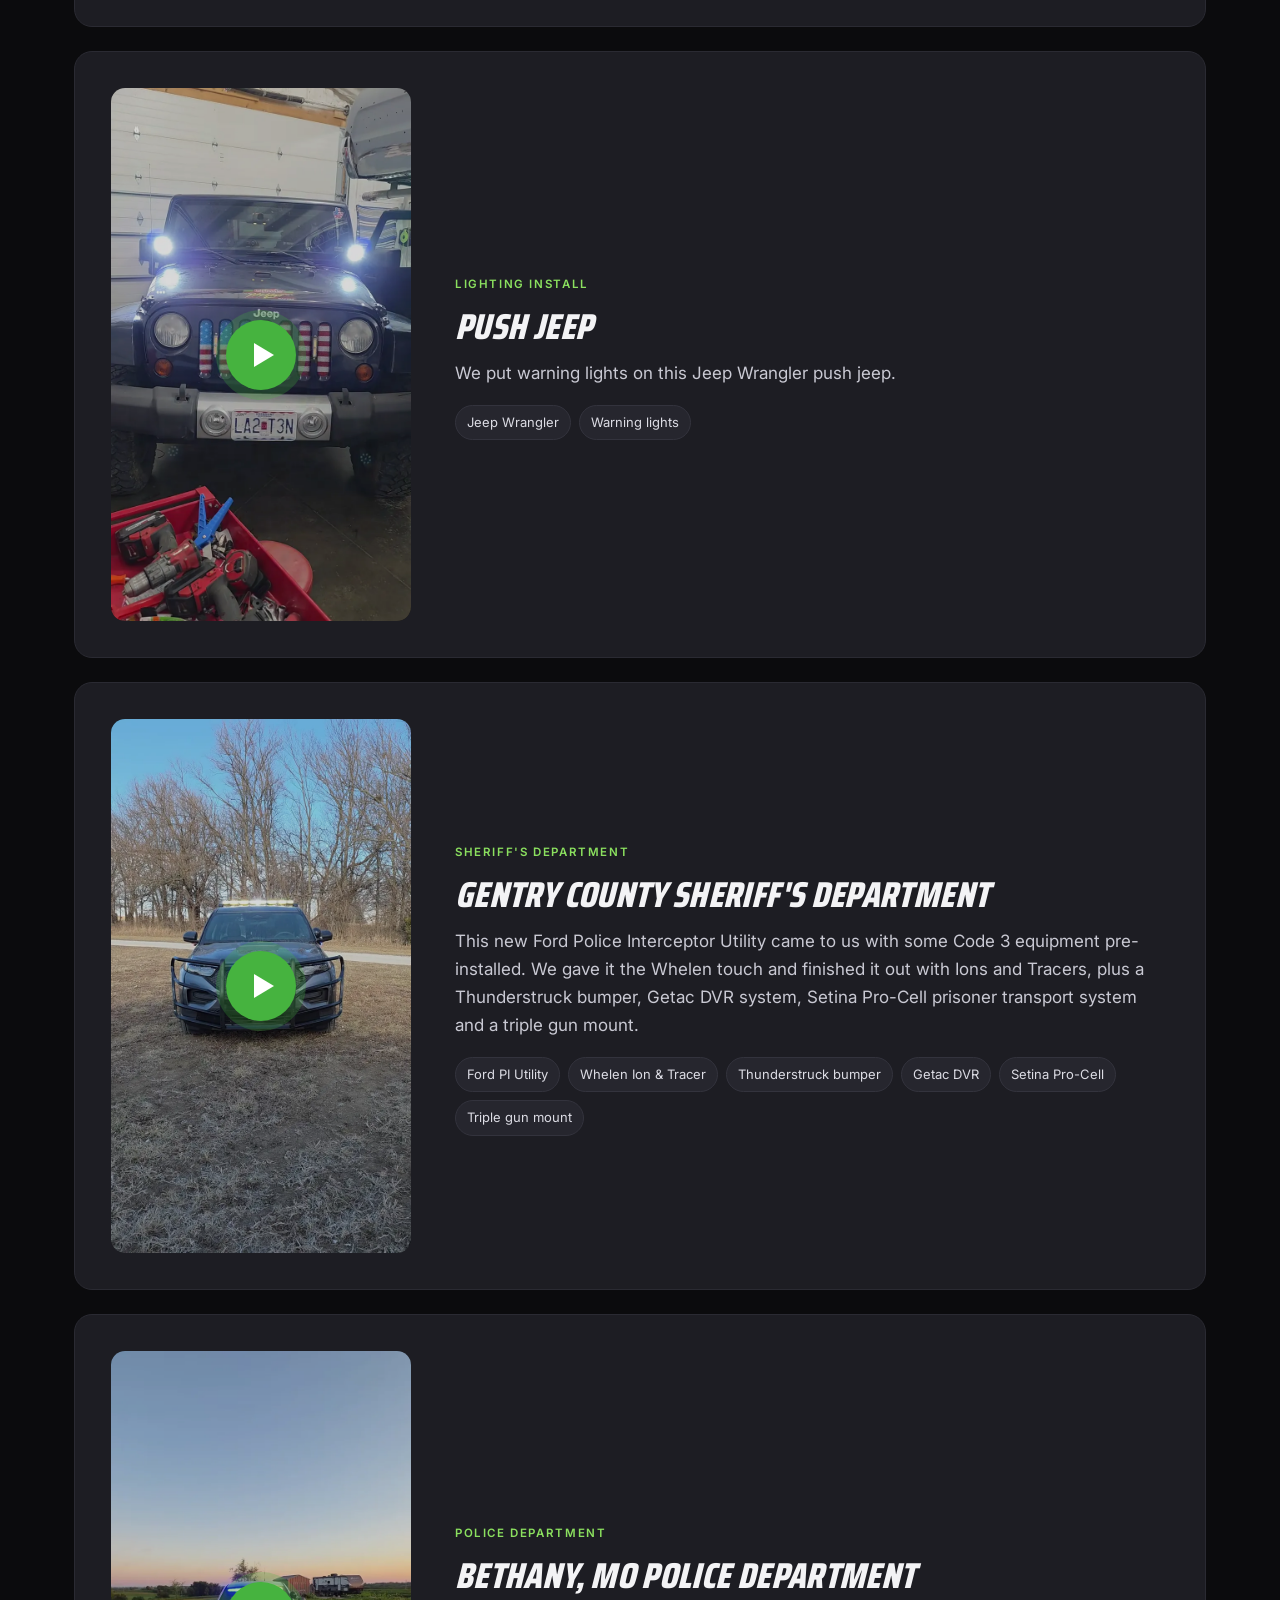
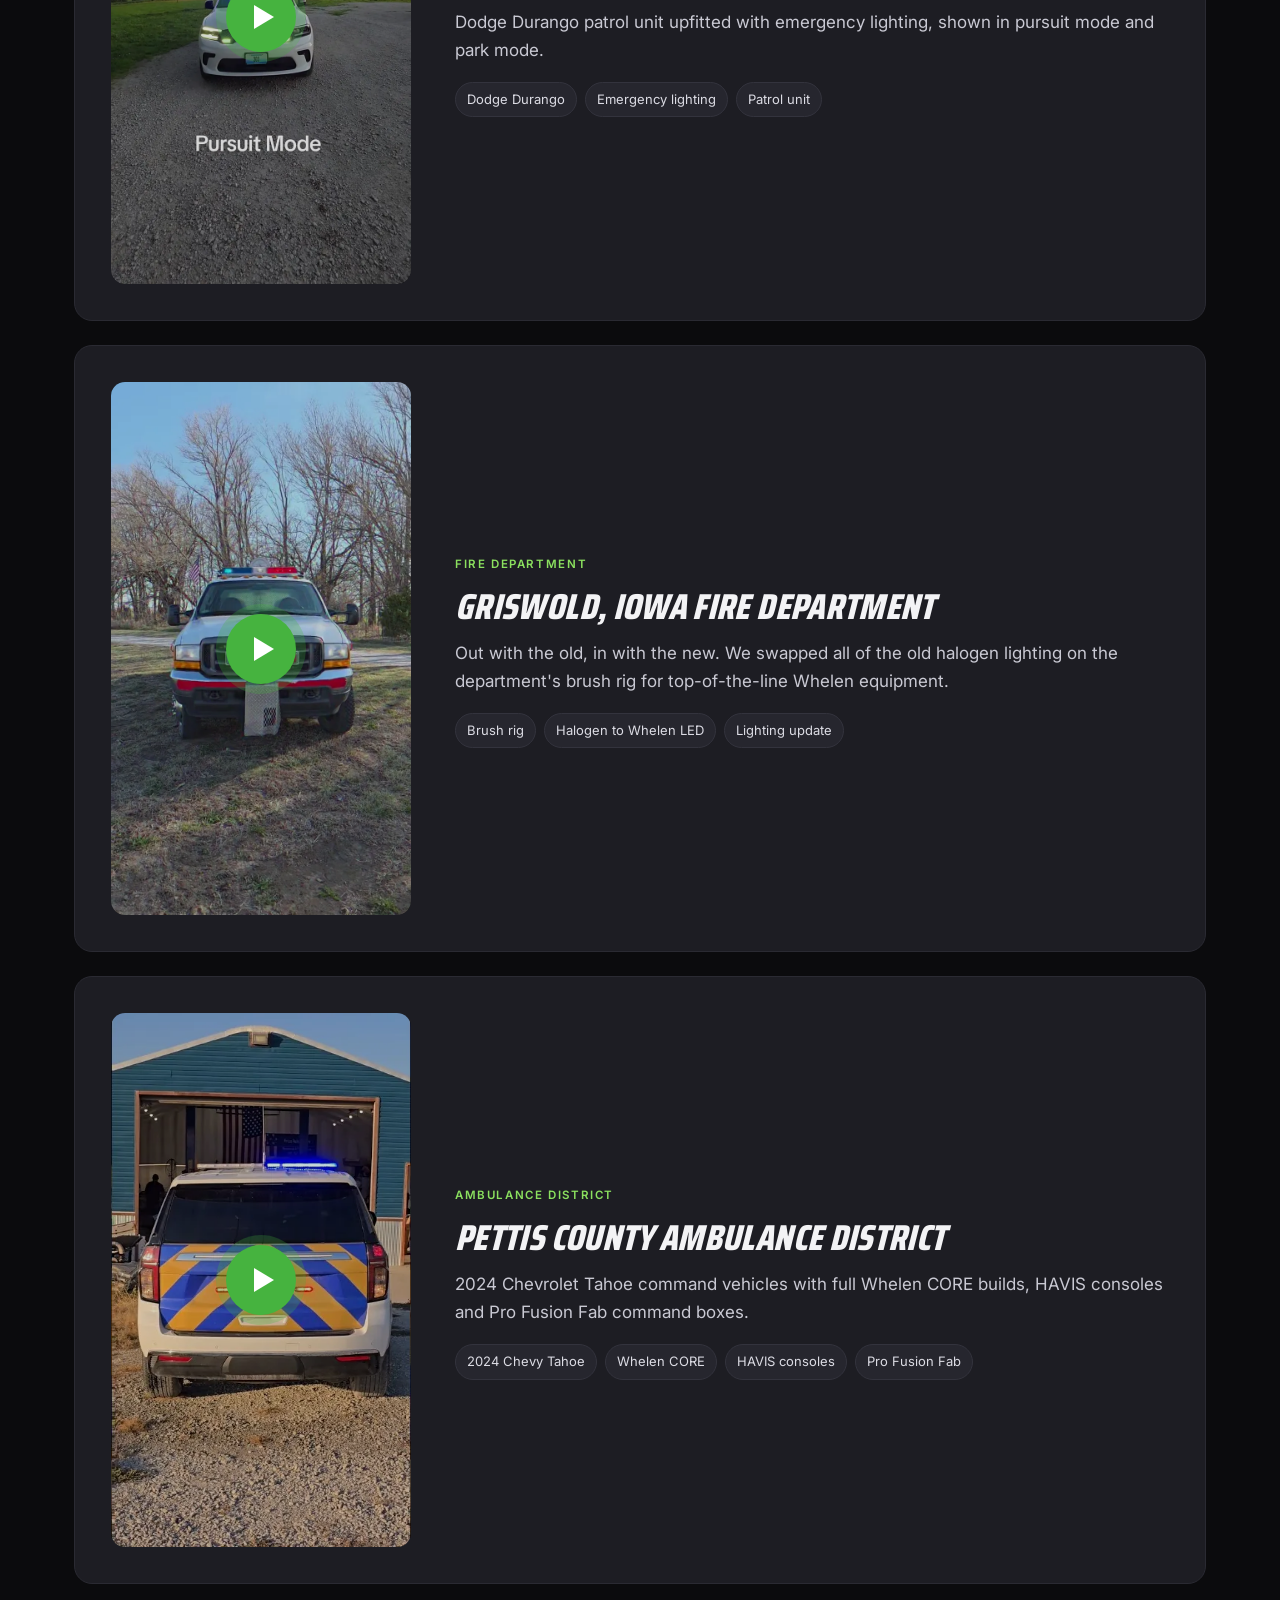
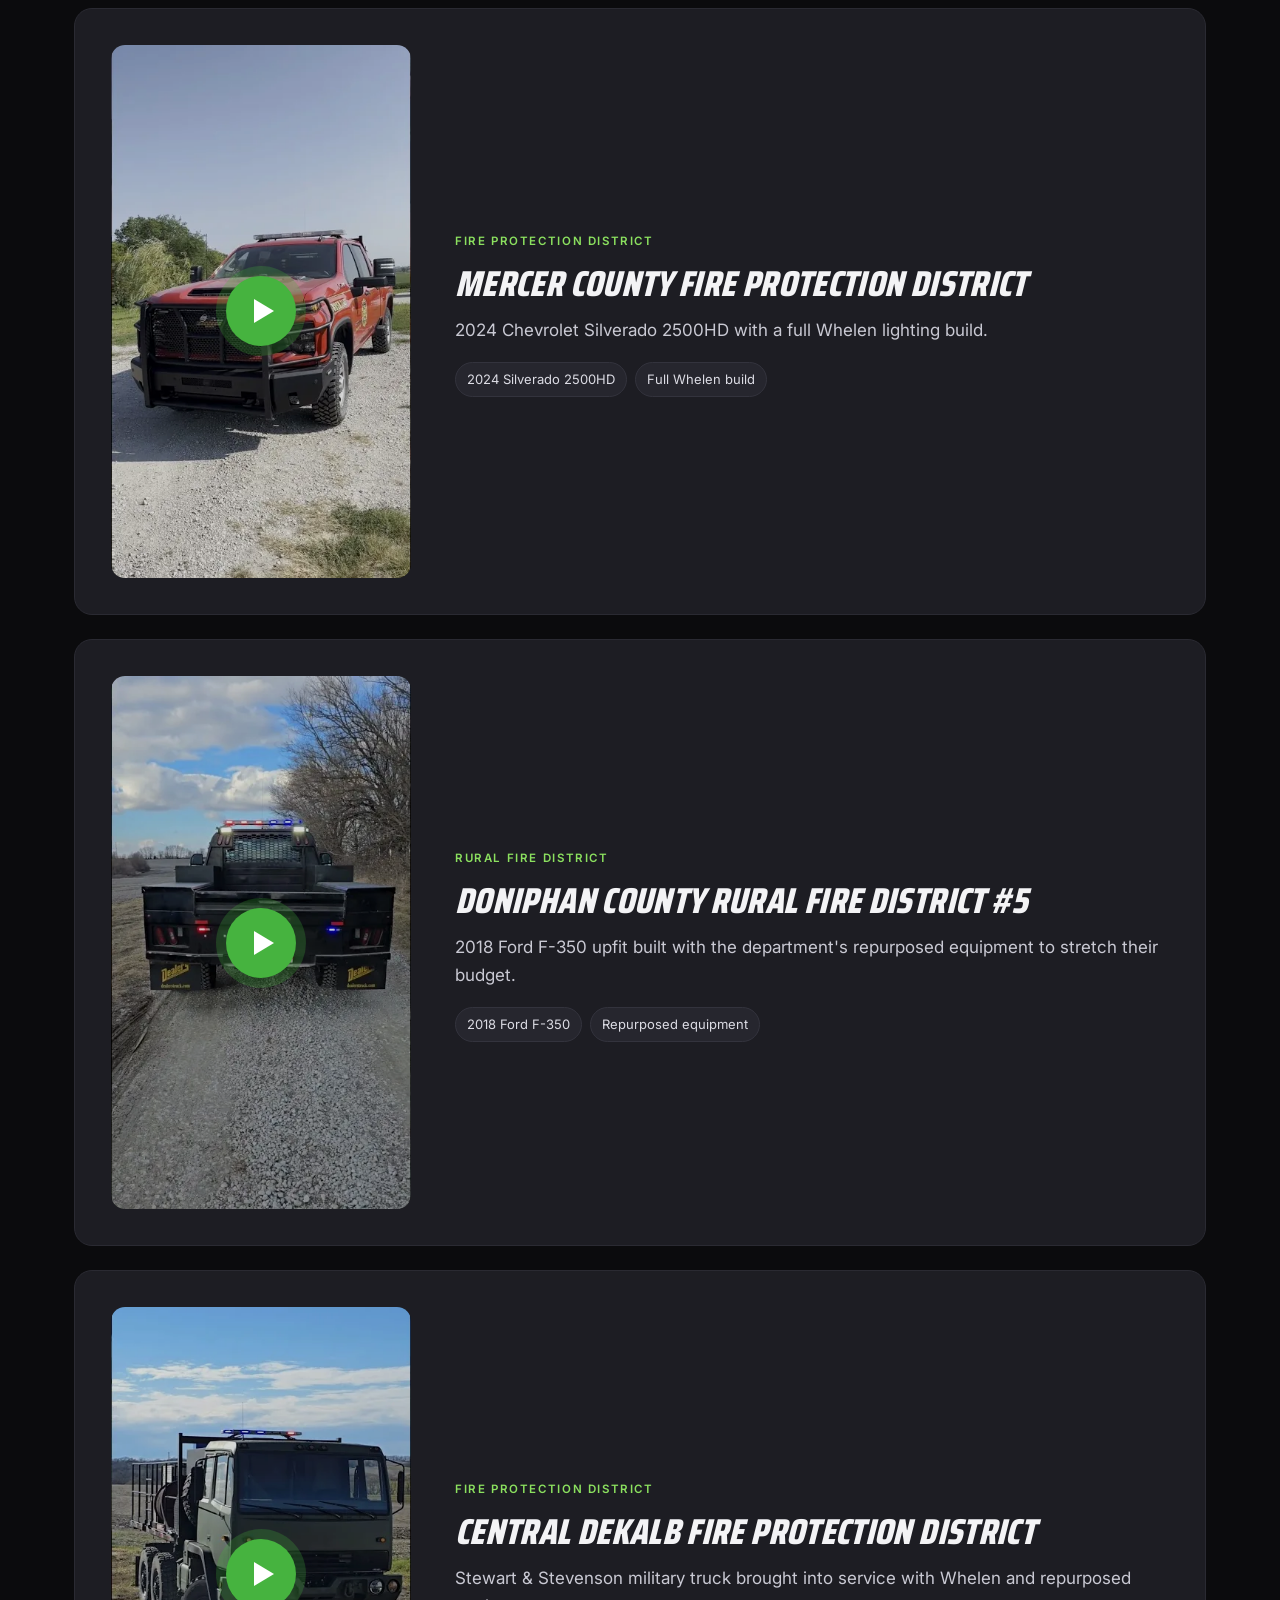
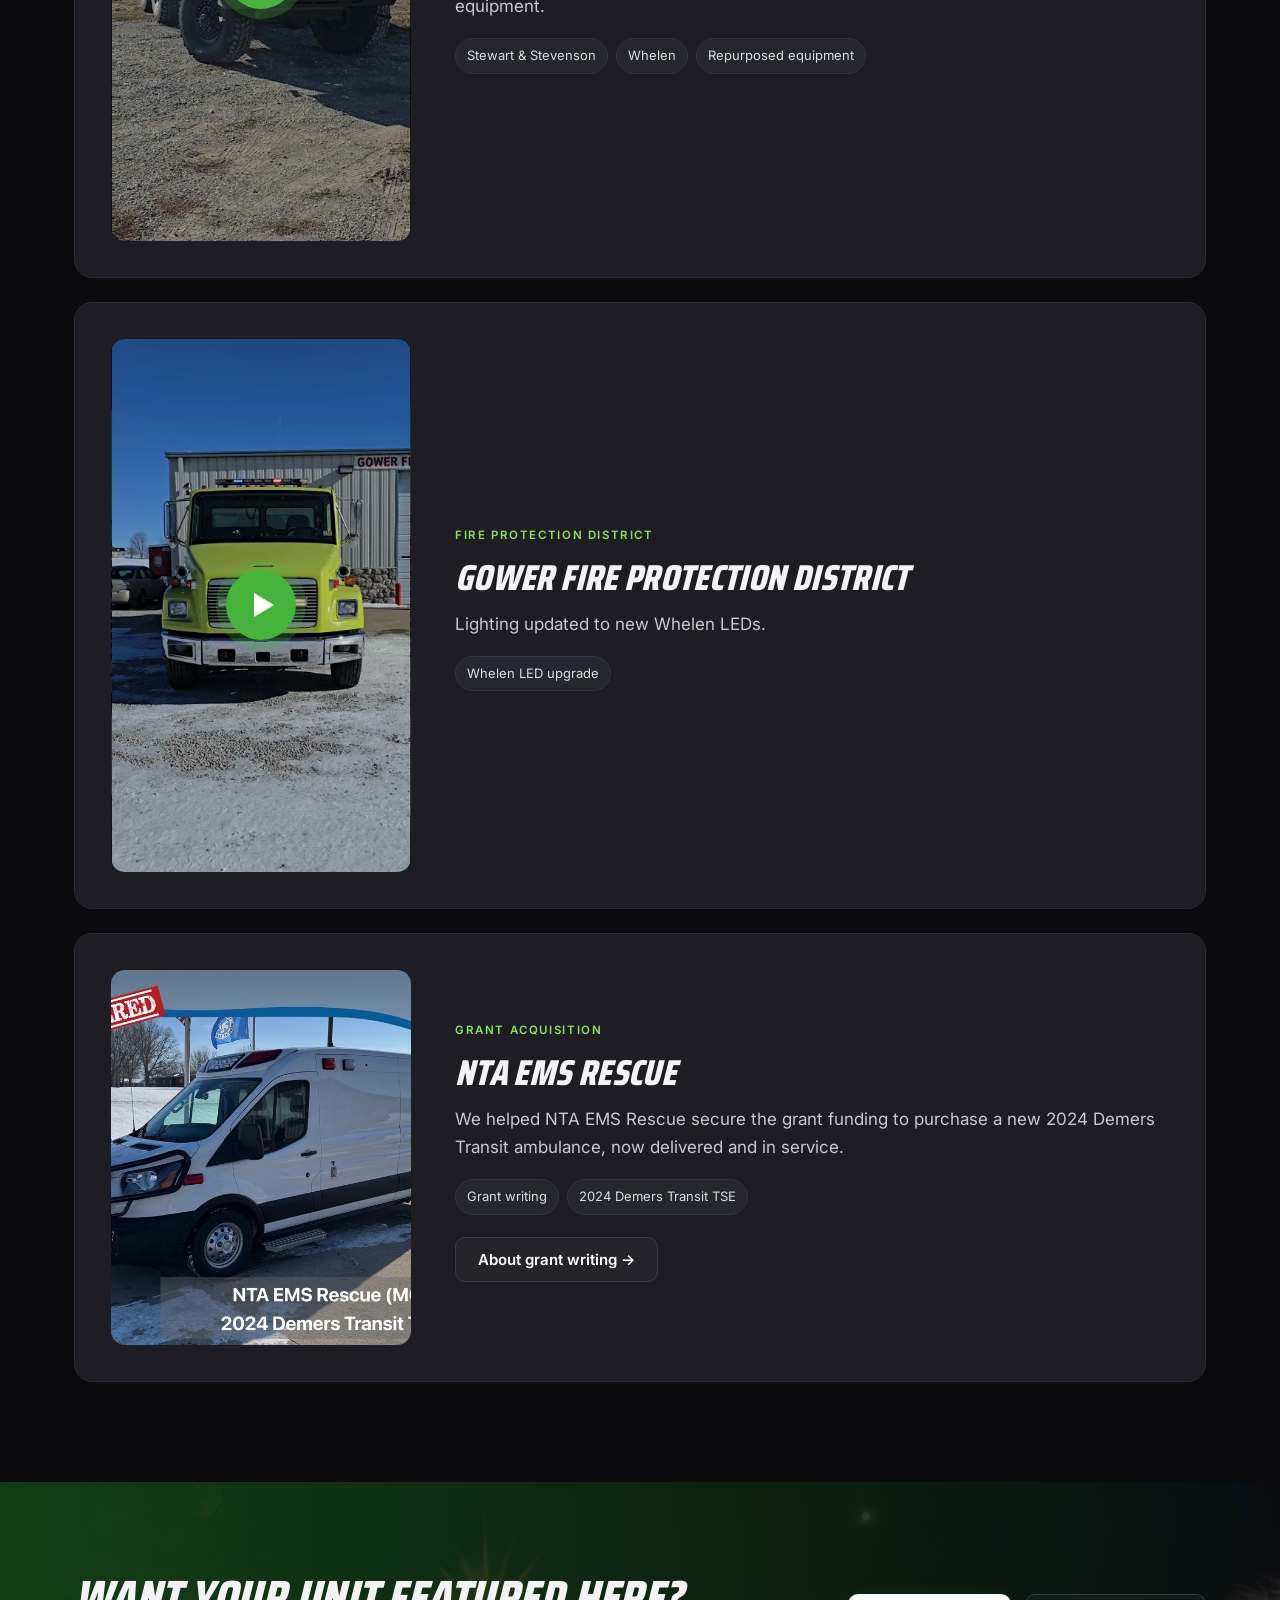
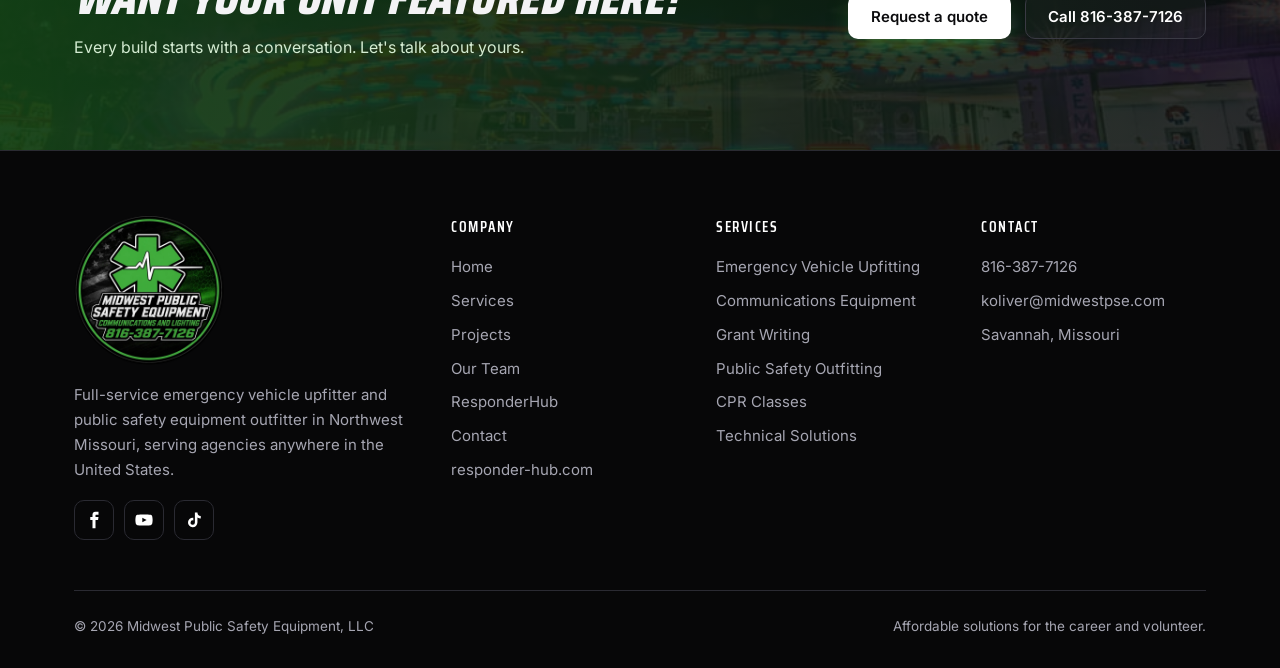
==== commit d2036451: "Add Saulsbury PD and Mendon FD (front/rear) builds; recent builds carousel Co-Authored-By: Devin AI " ====
--- a/completed-projects/index.html
+++ b/completed-projects/index.html
@@ -1,7 +1,7 @@
 <!doctype html>
 <html lang="en"><head><meta charset="utf-8"><meta name="viewport" content="width=device-width,initial-scale=1">
-<title>Completed Projects | Midwest Public Safety Equipment</title><meta name="description" content="Recent emergency vehicle builds for Gentry County Sheriff's Department, Bethany, MO Police Department, Griswold, IA Fire Department, Pettis County Ambulance District, Mercer County FPD, Doniphan County RFD #5, Central Dekalb FPD and Gower FPD.">
-<meta property="og:title" content="Completed Projects | Midwest Public Safety Equipment"><meta property="og:description" content="Recent emergency vehicle builds for Gentry County Sheriff's Department, Bethany, MO Police Department, Griswold, IA Fire Department, Pettis County Ambulance District, Mercer County FPD, Doniphan County RFD #5, Central Dekalb FPD and Gower FPD."><meta property="og:image" content="https://www.midwestpse.com/assets/logo.png">
+<title>Completed Projects | Midwest Public Safety Equipment</title><meta name="description" content="Recent emergency vehicle builds for Saulsbury Police Department, Mendon Fire Department, Gentry County Sheriff's Department, Bethany, MO Police Department, Griswold, IA Fire Department, Pettis County Ambulance District, Mercer County FPD, Doniphan County RFD #5, Central Dekalb FPD and Gower FPD.">
+<meta property="og:title" content="Completed Projects | Midwest Public Safety Equipment"><meta property="og:description" content="Recent emergency vehicle builds for Saulsbury Police Department, Mendon Fire Department, Gentry County Sheriff's Department, Bethany, MO Police Department, Griswold, IA Fire Department, Pettis County Ambulance District, Mercer County FPD, Doniphan County RFD #5, Central Dekalb FPD and Gower FPD."><meta property="og:image" content="https://www.midwestpse.com/assets/logo.png">
 <meta name="theme-color" content="#0b0b0d"><link rel="icon" href="/assets/favicon.png" type="image/png"><link rel="apple-touch-icon" href="/assets/apple-touch-icon.png">
 <link rel="preconnect" href="https://fonts.googleapis.com"><link rel="preconnect" href="https://fonts.gstatic.com" crossorigin>
 <link href="https://fonts.googleapis.com/css2?family=Inter:wght@400;500;600&family=Saira+Condensed:ital,wght@0,600;0,800;1,700;1,800&display=swap" rel="stylesheet">
@@ -18,6 +18,10 @@
 <section class="page-hero"><img src="/assets/img/build-mercer.webp" alt=""><div class="wrap"><span class="eyebrow">Completed projects</span><h1>Our builds</h1>
 <p>Tap any video to see the walkaround. More on our <a href="https://www.youtube.com/@MidwestPSE" target="_blank" rel="noopener">YouTube channel</a>.</p></div></section>
 <section class="s"><div class="wrap">
+<article class="proj reveal"><button class="vid" data-src="/assets/video/saulsbury-pd.mp4" aria-label="Play video: Saulsbury Police Department"><img src="/assets/img/video-saulsbury.webp" alt="Saulsbury Police Department Ford F-150 with interior warning lights" loading="lazy"><span class="play"><i></i></span></button>
+<div><span class="tag">Police Department</span><h2>Saulsbury Police Department</h2><p>Ford F-150 patrol truck upfitted with interior warning lights.</p><div class="spec"><span>Ford F-150</span><span>Interior warning lights</span><span>Patrol unit</span></div></div></article>
+<article class="proj reveal"><div class="vid-pair"><button class="vid" data-src="/assets/video/mendon-fd.mp4" aria-label="Play video: Mendon Fire Department, front"><img src="/assets/img/video-mendon.webp" alt="Mendon Fire Department brush truck, front" loading="lazy"><span class="play"><i></i></span></button><button class="vid" data-src="/assets/video/mendon-fd-2.mp4" aria-label="Play video: Mendon Fire Department, rear"><img src="/assets/img/video-mendon-2.webp" alt="Mendon Fire Department brush truck, rear skid unit" loading="lazy"><span class="play"><i></i></span></button></div>
+<div><span class="tag">Fire Department</span><h2>Mendon Fire Department</h2><p>Red Ford Super Duty brush truck with a Martin flatbed and skid unit. Up front: a roof light bar, grille lighting and a heavy-duty push bumper. Out back: warning lights on the compartments and tail. Watch the front and rear videos.</p><div class="spec"><span>Ford Super Duty</span><span>Brush truck</span><span>Light bar</span><span>Grille lights</span><span>Rear warning lights</span></div></div></article>
 <article class="proj reveal"><button class="vid" data-src="/assets/video/push-jeep.mp4" aria-label="Play video: Push Jeep lighting install"><img src="/assets/img/video-push-jeep.webp" alt="Jeep Wrangler push jeep with new warning lights" loading="lazy"><span class="play"><i></i></span></button>
 <div><span class="tag">Lighting install</span><h2>Push Jeep</h2><p>We put warning lights on this Jeep Wrangler push jeep.</p><div class="spec"><span>Jeep Wrangler</span><span>Warning lights</span></div></div></article>
 <article class="proj reveal"><button class="vid" data-src="/assets/video/gentry-so.mp4" aria-label="Play video: Gentry County Sheriff's Department"><img src="/assets/img/video-gentry.webp" alt="Gentry County Sheriff's Department Ford Police Interceptor Utility build" loading="lazy"><span class="play"><i></i></span></button>
--- a/assets/site.css
+++ b/assets/site.css
@@ -159,9 +159,14 @@
 @media (max-width:1100px) and (min-width:901px){.nav a{padding:9px 9px;font-size:14px}}
 .split>*,.grid>*{min-width:0}
 .vid video{position:absolute;inset:0;width:100%;height:100%;object-fit:cover;background:#000}
-.rb{display:grid;grid-template-columns:repeat(4,minmax(0,1fr));gap:24px;align-items:start}
+.rb{display:flex;gap:20px;align-items:start;overflow-x:auto;scroll-snap-type:x mandatory;scroll-behavior:smooth;scrollbar-width:none;padding-bottom:8px}.rb::-webkit-scrollbar{display:none}.rb-feat{flex:0 0 calc(25% - 15px);scroll-snap-align:start}
 .rb-feat .vid{aspect-ratio:9/16}.rb-cap{padding:16px 4px 0}.rb-cap h3{margin:6px 0}.rb-cap p{margin:0;color:var(--mut)}
-@media (max-width:1000px) and (min-width:701px){.rb{grid-template-columns:repeat(2,minmax(0,1fr))}}
-@media (max-width:700px){.rb{display:flex;overflow-x:auto;scroll-snap-type:x mandatory;gap:14px;margin:0 -24px;padding:0 24px 8px;scroll-padding:0 24px;scrollbar-width:none}.rb::-webkit-scrollbar{display:none}.rb-feat{flex:0 0 74%;scroll-snap-align:start}}
+@media (max-width:1000px){.rb{display:flex;overflow-x:auto;scroll-snap-type:x mandatory;gap:14px;margin:0 -24px;padding:0 24px 8px;scroll-padding:0 24px;scrollbar-width:none}.rb::-webkit-scrollbar{display:none}.rb-feat{flex:0 0 74%;scroll-snap-align:start}}
 .brands>*{min-width:0}@media (max-width:700px){.brands{grid-template-columns:repeat(3,minmax(0,1fr))}}
 .page-hero.rh-hero>img{opacity:.12;filter:blur(2px)}
+@media (max-width:1000px) and (min-width:701px){.rb-feat{flex-basis:38%!important}}
+.rb-nav{display:flex;gap:10px;margin-top:16px}.rb-nav button{width:44px;height:44px;border-radius:50%;border:1px solid var(--line);background:var(--ink3);color:var(--txt);font-size:18px;cursor:pointer}.rb-nav button:hover{border-color:var(--acc);color:var(--acc2)}
+.views{display:flex;gap:8px;margin-top:12px}.views button{font:600 12px/1 inherit;padding:7px 12px;border-radius:99px;border:1px solid var(--line);background:transparent;color:var(--mut);cursor:pointer}.views button.on{background:var(--acc);border-color:var(--acc);color:#fff}
+.vid-pair{display:grid;grid-template-columns:1fr 1fr;gap:10px}.vid-pair .vid{max-width:none}
+@media (max-width:700px){.vid-pair{max-width:340px;margin:0 auto;width:100%}}
+.proj:has(.vid-pair){grid-template-columns:460px 1fr}@media (max-width:900px){.proj:has(.vid-pair){grid-template-columns:1fr}}
